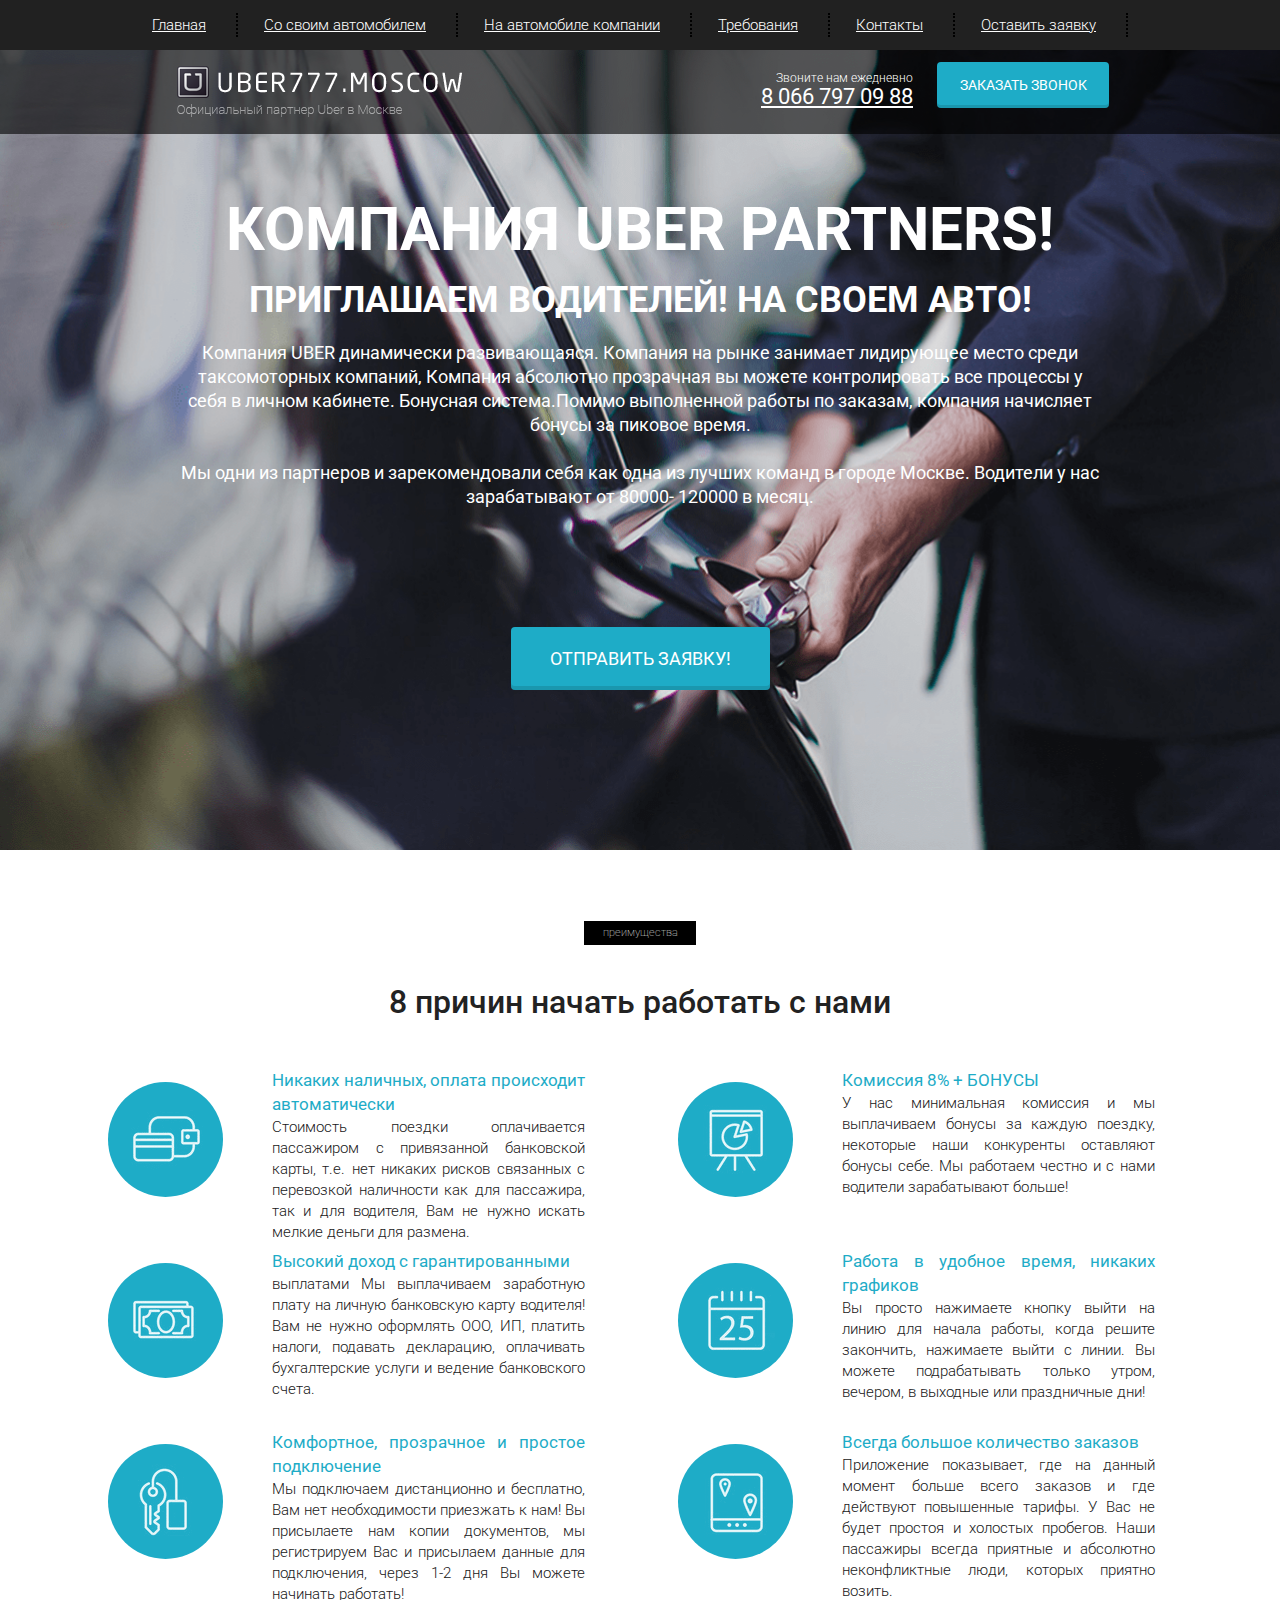
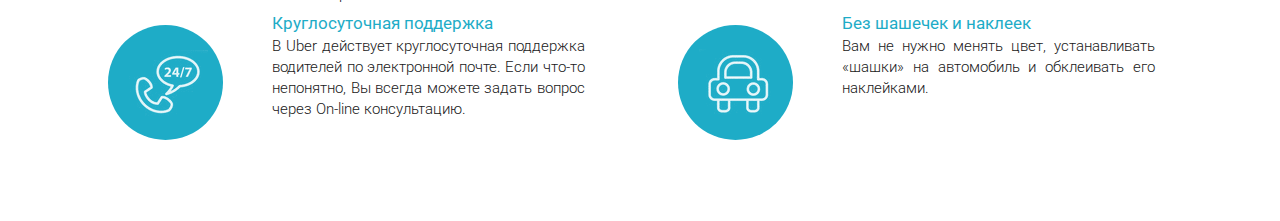
==== Uber/src/index.html @ 8eb47d5b "html_&_css_02(Uber)" ====
<!DOCTYPE html>
<html lang="en">
<head>
    <meta charset="UTF-8">
    <meta http-equiv="X-UA-Compatible" content="IE=edge">
    <meta name="viewport" content="width=device-width, initial-scale=1.0">
    <link rel="preconnect" href="https://fonts.googleapis.com">


    <link href="https://cdn.jsdelivr.net/npm/bootstrap@5.3.0-alpha1/dist/css/bootstrap.min.css" rel="stylesheet" integrity="sha384-GLhlTQ8iRABdZLl6O3oVMWSktQOp6b7In1Zl3/Jr59b6EGGoI1aFkw7cmDA6j6gD" crossorigin="anonymous">


<link rel="preconnect" href="https://fonts.gstatic.com" crossorigin>
<link href="https://fonts.googleapis.com/css2?family=Roboto:wght@100;300;400;700;900&display=swap" rel="stylesheet">
<link rel="stylesheet" href="css/bootstrap-reboot.min.css">
<link rel="stylesheet" href="css/bootstrap-grid.min.css">
<link rel="stylesheet" href="css/style.css">
    <title>Document</title>
</head>
<body>
    <header>
        <nav>
            <div class="container">
            
                <ul class="menu">
                   <li class="menu_item"><a href="#" class="menu_link">Главная</a></li>
                   <li class="menu_item"><a href="#" class="menu_link">Со своим автомобилем</a></li>
                   <li class="menu_item"><a href="#" class="menu_link">На автомобиле компании</a></li>
                   <li class="menu_item"><a href="#" class="menu_link">Требования</a></li>
                   <li class="menu_item"><a href="#" class="menu_link">Контакты</a></li>
                   <li class="menu_item"><a href="#" class="menu_link">Оставить заявку</a></li>
                </ul>
           
            </div>
        </nav>
        <div class="subheader">
            <div class="container">
                <div class="row">
                    <div class="col-md-4 offset-md-1">
                        <a href="#" class="subheader_logo"><img src="icons/logo.png" alt=""></a>
                    </div> 
                    <div class="col-md-2 offset-md-2">
                        <div class="subheader_call">Звоните нам ежедневно</div>
                        <a href="tel:80667970988" class="subheader_phone">8 066 797 09 88</a>
                    </div>
                    <div class="col-md-2">
                        <button class="subheader_btn">заказать звонок</button>
                    </div>
                </div>
                
            </div>
        </div>

        <section class="promo">
            <div class="container">
                <div class="row">
                    <div class="col-md-10 offset-md-1">
                        <h1 class="promo_header">КОМПАНИЯ UBER PARTNERS!</h1>
                        <h2 class="promo_subheader">ПРИГЛАШАЕМ ВОДИТЕЛЕЙ! НА СВОЕМ АВТО!</h2>
                        <div class="promo_descr">
                            Компания UBER  динамически развивающаяся. Компания на рынке занимает лидирующее место среди
                            таксомоторных компаний, Компания абсолютно прозрачная вы можете контролировать все процессы у себя в личном кабинете. Бонуcная система.Помимо выполненной работы по заказам, компания начисляет бонусы за
                            пиковое время.
                            <br><br>
                            Мы одни из партнеров и зарекомендовали себя как одна из лучших команд в городе Москве.  Водители у нас
                            зарабатывают от 80000- 120000 в месяц.
                        </div>
                        <button class="promo_btn">ОТПРАВИТЬ ЗАЯВКУ!</button>
                    </div>
                </div>
            </div>
        </section>
        
        <section class="advantages">
            <div class="container">
                
                <header>преимущества</header>

                <main>
                    <h2>8 причин начать работать с нами</h2>
                </main>
                <div class="row">
                    <div class="col-md-2">
                        <div class="adv_radius">
                            <img src="icons/adv/adv_0.png" alt="" class="adv">
                        </div>
                    </div>
                    <div class="col-md-4">
                        <div class="adv_descr"><span>Никаких наличных, оплата происходит
                            автоматически</span>
                            <br>
                            Стоимость поездки оплачивается пассажиром с привязанной банковской карты, т.е. нет никаких рисков связанных с перевозкой наличности как для пассажира, так и для водителя, Вам не нужно искать мелкие деньги для размена.
                        </div>
                    </div>

                    
                    <div class="col-md-2">
                        <div class="adv_radius">
                            <img src="icons/adv/adv_1.png" alt="" class="adv">
                        </div>
                    </div>
                    <div class="col-md-4">
                        <div class="adv_descr"><span>Комиссия 8% + БОНУСЫ</span>
                            <br>
                            У нас минимальная комиссия и мы выплачиваем бонусы за каждую поездку, некоторые наши конкуренты оставляют бонусы себе. Мы работаем честно и с нами водители зарабатывают больше!
                        </div>
                    </div>
                    
                    
                    <div class="col-md-2">
                        <div class="adv_radius">
                            <img src="icons/adv/adv_12.png" alt="" class="adv">
                        </div>
                    </div>
                    <div class="col-md-4">
                        <div class="adv_descr"><span>Высокий доход с гарантированными</span>
                            <br>
                            выплатами
                            Мы выплачиваем заработную плату на личную банковскую карту водителя! Вам не нужно оформлять ООО, ИП, платить налоги, подавать декларацию, оплачивать бухгалтерские услуги и ведение банковского счета.
                        </div>
                    </div>
                    <div class="col-md-2">
                        <div class="adv_radius">
                            <img src="icons/adv/adv_3.png" alt="" class="adv">
                        </div>
                    </div>
                    <div class="col-md-4">
                        <div class="adv_descr"><span>Работа в удобное время, никаких
                            графиков</span>
                            <br>
                            Вы просто нажимаете кнопку выйти на линию для начала работы, когда решите закончить, нажимаете выйти с линии. Вы можете подрабатывать только утром, вечером, в выходные или праздничные дни!
                        </div>
                    </div>
                    
                    <div class="col-md-2">
                        <div class="adv_radius">
                            <img src="icons/adv/adv_4.png" alt="" class="adv">
                        </div>
                    </div>
                    <div class="col-md-4">
                        <div class="adv_descr"><span>Комфортное, прозрачное и простое
                            подключение</span>
                            <br>
                            Мы подключаем дистанционно и бесплатно, Вам нет необходимости приезжать к нам! Вы присылаете нам копии документов, мы регистрируем Вас и присылаем данные для подключения, через 1-2 дня Вы можете начинать работать!
                        </div>
                    </div>
                    
                    <div class="col-md-2">
                        <div class="adv_radius">
                            <img src="icons/adv/adv_5.png" alt="" class="adv">
                        </div>
                    </div>
                    <div class="col-md-4">
                        <div class="adv_descr"><span>Всегда большое количество заказов</span>
                            <br>
                            Приложение показывает, где на данный момент больше всего заказов и где действуют повышенные тарифы. У Вас не будет простоя и холостых пробегов. Наши пассажиры всегда приятные и абсолютно неконфликтные люди, которых приятно возить.
                        </div>
                    </div>
                    
                    <div class="col-md-2">
                        <div class="adv_radius">
                            <img src="icons/adv/adv_6.png" alt="" class="adv">
                        </div>
                    </div>
                    <div class="col-md-4">
                        <div class="adv_descr"><span>Круглосуточная поддержка</span>
                            <br>
                            В Uber действует круглосуточная поддержка водителей по электронной почте. Если что-то непонятно, Вы всегда можете задать вопрос через On-line консультацию.
                        </div>
                    </div>
                   
                    <div class="col-md-2">
                        <div class="adv_radius">
                            <img src="icons/adv/adv_7.png" alt="" class="adv">
                        </div>
                    </div>
                    <div class="col-md-4">
                        <div class="adv_descr"><span>Без шашечек и наклеек</span>
                            <br>
                            Вам не нужно менять цвет, устанавливать «шашки» на автомобиль и обклеивать его наклейками.
                        </div>
                    
                    </div>

                </div>
            </div>
        </section>

    </header>
                  
    
    <script src="https://cdn.jsdelivr.net/npm/bootstrap@5.3.0-alpha1/dist/js/bootstrap.bundle.min.js" integrity="sha384-w76AqPfDkMBDXo30jS1Sgez6pr3x5MlQ1ZAGC+nuZB+EYdgRZgiwxhTBTkF7CXvN" crossorigin="anonymous"></script>
</body>
</html>
---- Uber/src/css/style.css ----
* {
    font-family: 'Roboto', sans-serif;
}

header {
    position: relative;
}
nav {
    height: 50px;
    background-color: #212121;

}

.menu {
    display: flex;
    justify-content: space-between;
    padding: 13px 70px;
    margin: 0;
    list-style-type: none;
}

.menu .menu_link {
    color: #ffffff;
    font-size: 15px;
    font-weight: 300;
}

.menu .menu_item {
    border-right: 2px dotted black;
    padding-right: 30px;
}

.subheader {
    position: absolute;
    width:100%;
    height: 84px;
    background-color: rgba(0, 0, 0, .6);
}

.subheader .subheader_logo {
    display: block;
    max-width: 100%;
    margin-top: 16px;
}

.subheader .subheader_call {
    margin-top: 19px;
    
    font-size: 12px;
  font-weight: 300;
  text-align: right;
  color: #fff;
}

.subheader .subheader_phone {
    
    color: #fff;
    display: block;
    font-size: 22px;
    font-weight: 400;
    text-transform: uppercase;
    text-align: right;
    line-height: 20px;
    
}

.subheader .subheader_btn {
    
    margin-top: 12px;
    width: 172px;
    height: 46px;
    box-shadow: inset 0px -3px 0 0 rgba(0, 0, 0, 0.12);
    border: none;
    border-radius: 4px;
    background-image: linear-gradient(to top, #1eacc7 100%, #4ce2ff 100%);
    color: #ffffff;
    font-size: 14px;
    font-weight: 400;
    text-transform: uppercase;

}

.promo {
    min-height: 800px;
    background: url('../img/bg/main.png') center center/cover no-repeat;
    padding: 150px 0 135px 0;
}

.promo .promo_header {
    color: #ffffff;
    font-weight: 700;
    text-transform: uppercase;
    font-size: 60px;
    line-height: 60px;
margin: 0;
text-align: center;
}

.promo .promo_subheader {
    color: #ffffff;
    font-weight: 700;
    text-transform: uppercase;
    font-size:36px;
    line-height: 36px;
 margin: 0;  
 margin-top: 22px; 
 text-align: center;
}

.promo .promo_descr {
    color: #ffffff;

    font-size:18px;
    line-height: 24px;
    text-align: center;
    margin-top: 23px;
 
}


.promo .promo_btn {
    display: block;
    margin: 118px auto 0 auto;
    width: 259px;
    height: 63px;
    box-shadow: inset 0px -4px 0  rgba(0, 0, 0, 0.12);
    border: none;
    border-radius: 4px;
    background-image: linear-gradient(to top, #1eacc7 100%, #4ce2ff 100%);


    color: #ffffff;
    font-size: 18px;
    font-weight: 400;
    text-transform: uppercase;
}

.advantages {
    min-height: 900px;
}

.advantages header {
    display: flex;
    align-items:center;
    justify-content: center;
        margin: 71px auto 0 ;
        margin-top: 71px;
        width: 112px;
      height: 24px;
      background-color: #000;
      font-size: 11px;
      font-weight: 100;
    
      
    
      text-align: center;
      color: #fff;
    }
    
    .advantages main {
        margin: 0 auto;
        margin-top: 38px;
        
     
      font-size: 38px;
      font-weight: 700;
     
      line-height: 1.26;
    
      text-align: center;
      color: #222;
    }

.advantages .col-md-2 {
    
    display: flex;
    align-items:center;
    justify-content: center;
    
    
}

.advantages .col-md-2, .advantages .col-md-4 {
    margin-top: 40px;
    height: 141px;
    
    
}

.advantages .adv_radius {
    
    display: flex;
    align-items: center;
    justify-content: center;
    
    margin: 0 auto;
    
    width: 115px;
    height: 115px;
    background-color: #1eacc7;
    border-radius: 100%;
}
.advantages .adv {
    
    align-items: center;
}

.advantages .adv_descr {
    min-width:341;
    margin-right: 43px;
  font-size: 15px;
  font-weight: 300;

  line-height: 1.4;
  letter-spacing: normal;
  text-align: justify;
  color: #202020;
}

.advantages .adv_descr span {
    font-size: 17px;
    font-weight: 400;
    color: #1eacc7;
}
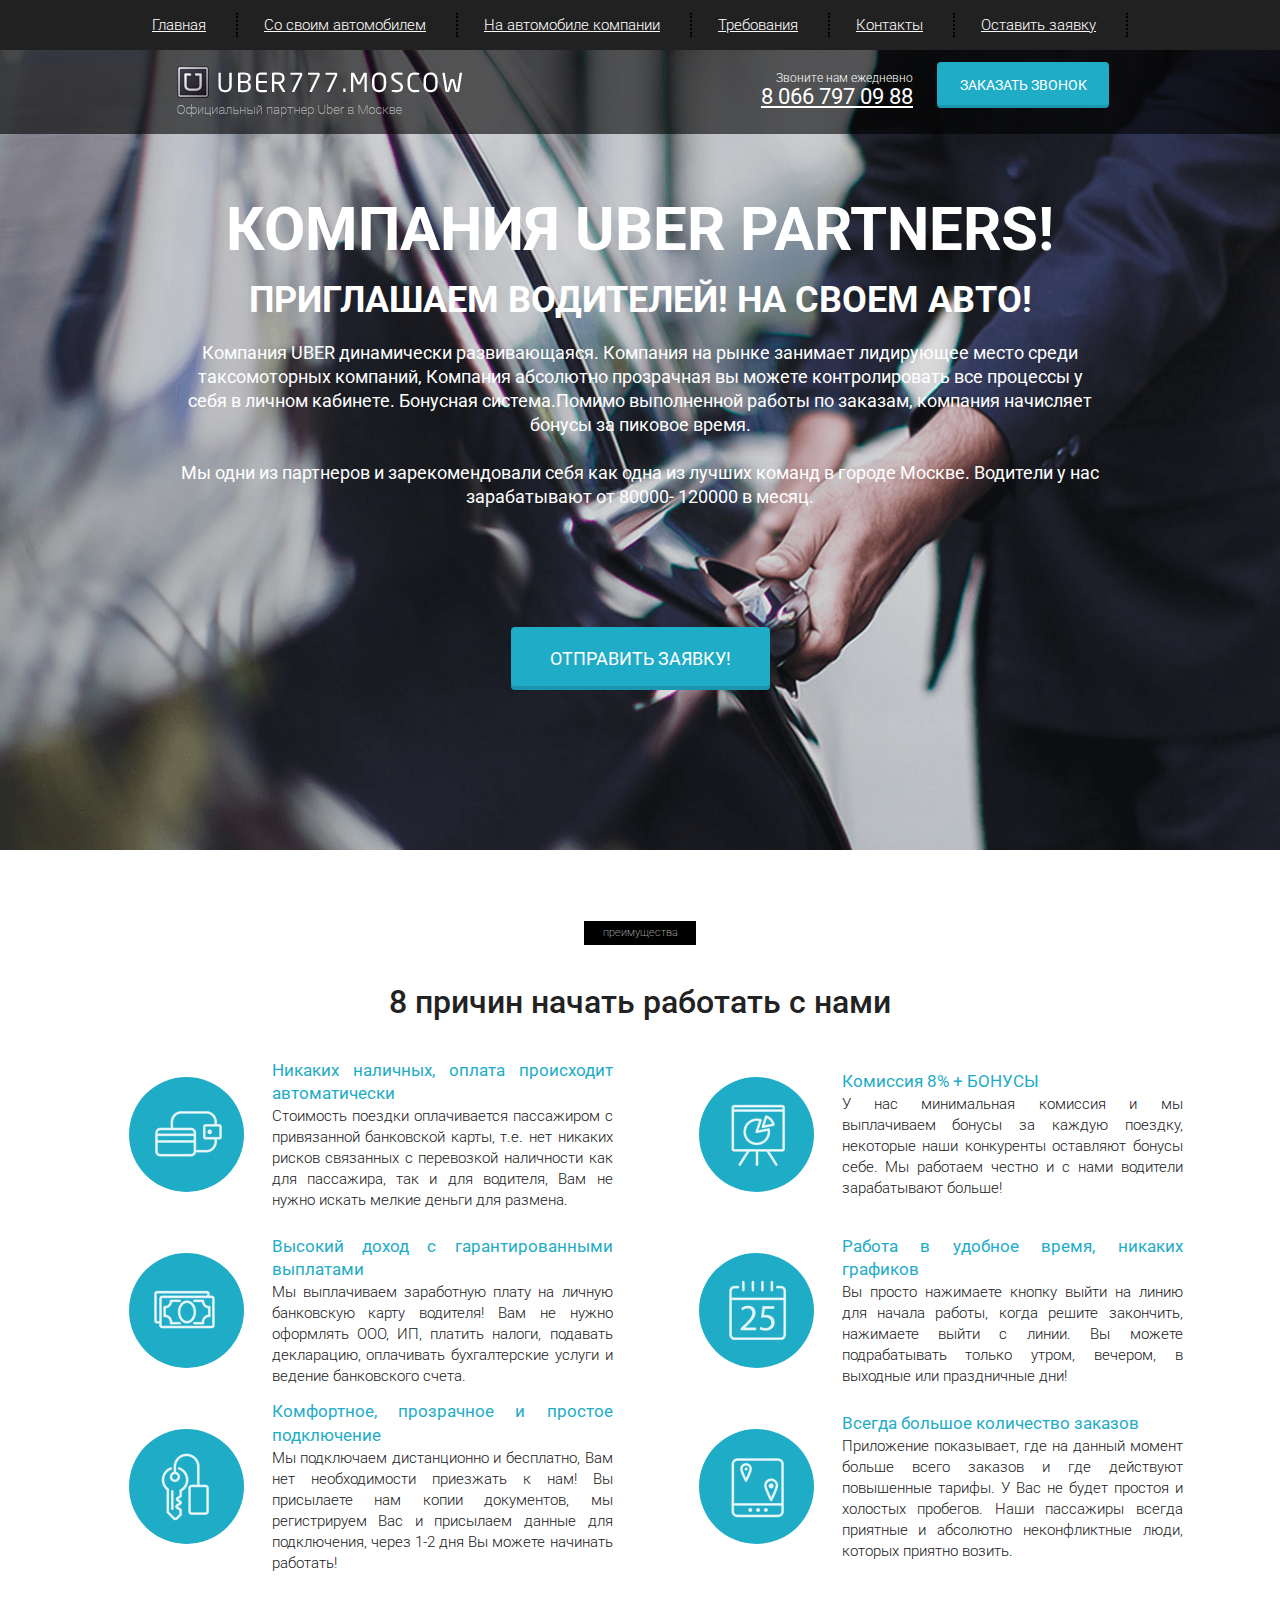
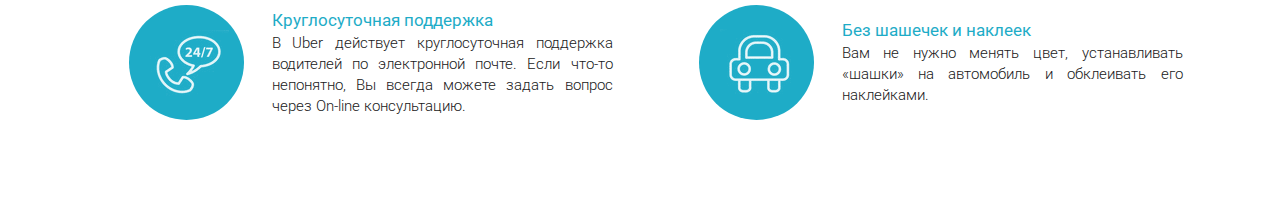
==== commit 8d557130: "html_&_css_02(Uber+afv--fixed)" ====
--- a/Uber/src/index.html
+++ b/Uber/src/index.html
@@ -80,12 +80,10 @@
                     <h2>8 причин начать работать с нами</h2>
                 </main>
                 <div class="row">
-                    <div class="col-md-2">
+                    <div class="col-md-6">
                         <div class="adv_radius">
                             <img src="icons/adv/adv_0.png" alt="" class="adv">
                         </div>
-                    </div>
-                    <div class="col-md-4">
                         <div class="adv_descr"><span>Никаких наличных, оплата происходит
                             автоматически</span>
                             <br>
@@ -94,12 +92,11 @@
                     </div>
 
                     
-                    <div class="col-md-2">
+                    <div class="col-md-6">
                         <div class="adv_radius">
                             <img src="icons/adv/adv_1.png" alt="" class="adv">
                         </div>
-                    </div>
-                    <div class="col-md-4">
+
                         <div class="adv_descr"><span>Комиссия 8% + БОНУСЫ</span>
                             <br>
                             У нас минимальная комиссия и мы выплачиваем бонусы за каждую поездку, некоторые наши конкуренты оставляют бонусы себе. Мы работаем честно и с нами водители зарабатывают больше!
@@ -107,24 +104,22 @@
                     </div>
                     
                     
-                    <div class="col-md-2">
+                    <div class="col-md-6">
                         <div class="adv_radius">
                             <img src="icons/adv/adv_12.png" alt="" class="adv">
                         </div>
-                    </div>
-                    <div class="col-md-4">
-                        <div class="adv_descr"><span>Высокий доход с гарантированными</span>
+
+                        <div class="adv_descr"><span>Высокий доход с гарантированными выплатами</span>
                             <br>
-                            выплатами
+                            
                             Мы выплачиваем заработную плату на личную банковскую карту водителя! Вам не нужно оформлять ООО, ИП, платить налоги, подавать декларацию, оплачивать бухгалтерские услуги и ведение банковского счета.
                         </div>
                     </div>
-                    <div class="col-md-2">
+                    <div class="col-md-6">
                         <div class="adv_radius">
                             <img src="icons/adv/adv_3.png" alt="" class="adv">
                         </div>
-                    </div>
-                    <div class="col-md-4">
+
                         <div class="adv_descr"><span>Работа в удобное время, никаких
                             графиков</span>
                             <br>
@@ -132,12 +127,11 @@
                         </div>
                     </div>
                     
-                    <div class="col-md-2">
+                    <div class="col-md-6">
                         <div class="adv_radius">
                             <img src="icons/adv/adv_4.png" alt="" class="adv">
                         </div>
-                    </div>
-                    <div class="col-md-4">
+
                         <div class="adv_descr"><span>Комфортное, прозрачное и простое
                             подключение</span>
                             <br>
@@ -145,36 +139,33 @@
                         </div>
                     </div>
                     
-                    <div class="col-md-2">
+                    <div class="col-md-6">
                         <div class="adv_radius">
                             <img src="icons/adv/adv_5.png" alt="" class="adv">
                         </div>
-                    </div>
-                    <div class="col-md-4">
+
                         <div class="adv_descr"><span>Всегда большое количество заказов</span>
                             <br>
                             Приложение показывает, где на данный момент больше всего заказов и где действуют повышенные тарифы. У Вас не будет простоя и холостых пробегов. Наши пассажиры всегда приятные и абсолютно неконфликтные люди, которых приятно возить.
                         </div>
                     </div>
                     
-                    <div class="col-md-2">
+                    <div class="col-md-6">
                         <div class="adv_radius">
                             <img src="icons/adv/adv_6.png" alt="" class="adv">
                         </div>
-                    </div>
-                    <div class="col-md-4">
+
                         <div class="adv_descr"><span>Круглосуточная поддержка</span>
                             <br>
                             В Uber действует круглосуточная поддержка водителей по электронной почте. Если что-то непонятно, Вы всегда можете задать вопрос через On-line консультацию.
                         </div>
                     </div>
                    
-                    <div class="col-md-2">
+                    <div class="col-md-6">
                         <div class="adv_radius">
                             <img src="icons/adv/adv_7.png" alt="" class="adv">
                         </div>
-                    </div>
-                    <div class="col-md-4">
+
                         <div class="adv_descr"><span>Без шашечек и наклеек</span>
                             <br>
                             Вам не нужно менять цвет, устанавливать «шашки» на автомобиль и обклеивать его наклейками.
--- a/Uber/src/css/style.css
+++ b/Uber/src/css/style.css
@@ -139,6 +139,16 @@
     min-height: 900px;
 }
 
+.advantages .row {
+    display: flex;
+    margin: 0 auto;
+    max-width: 1140px;
+    min-width: 1140px;
+    justify-content: center;
+    align-items:center;
+    
+}
+
 .advantages header {
     display: flex;
     align-items:center;
@@ -171,17 +181,19 @@
       color: #222;
     }
 
-.advantages .col-md-2 {
-    
-    display: flex;
+.advantages .col-md-6 {
+    
+    display: flex;
+    justify-content: center;
     align-items:center;
-    justify-content: center;
-    
-    
-}
-
-.advantages .col-md-2, .advantages .col-md-4 {
-    margin-top: 40px;
+    
+    
+    
+}
+
+.advantages .col-md-6 {
+    
+    margin-top: 35px;
     height: 141px;
     
     
@@ -193,21 +205,30 @@
     align-items: center;
     justify-content: center;
     
-    margin: 0 auto;
-    
+   
+    
+    margin-left: 35px;
     width: 115px;
     height: 115px;
     background-color: #1eacc7;
     border-radius: 100%;
 }
 .advantages .adv {
+    display: flex;
+    justify-content: center;
     
     align-items: center;
 }
 
 .advantages .adv_descr {
-    min-width:341;
-    margin-right: 43px;
+    margin: 0 auto;
+    
+    
+    
+    width:341px;
+  
+
+
   font-size: 15px;
   font-weight: 300;
 
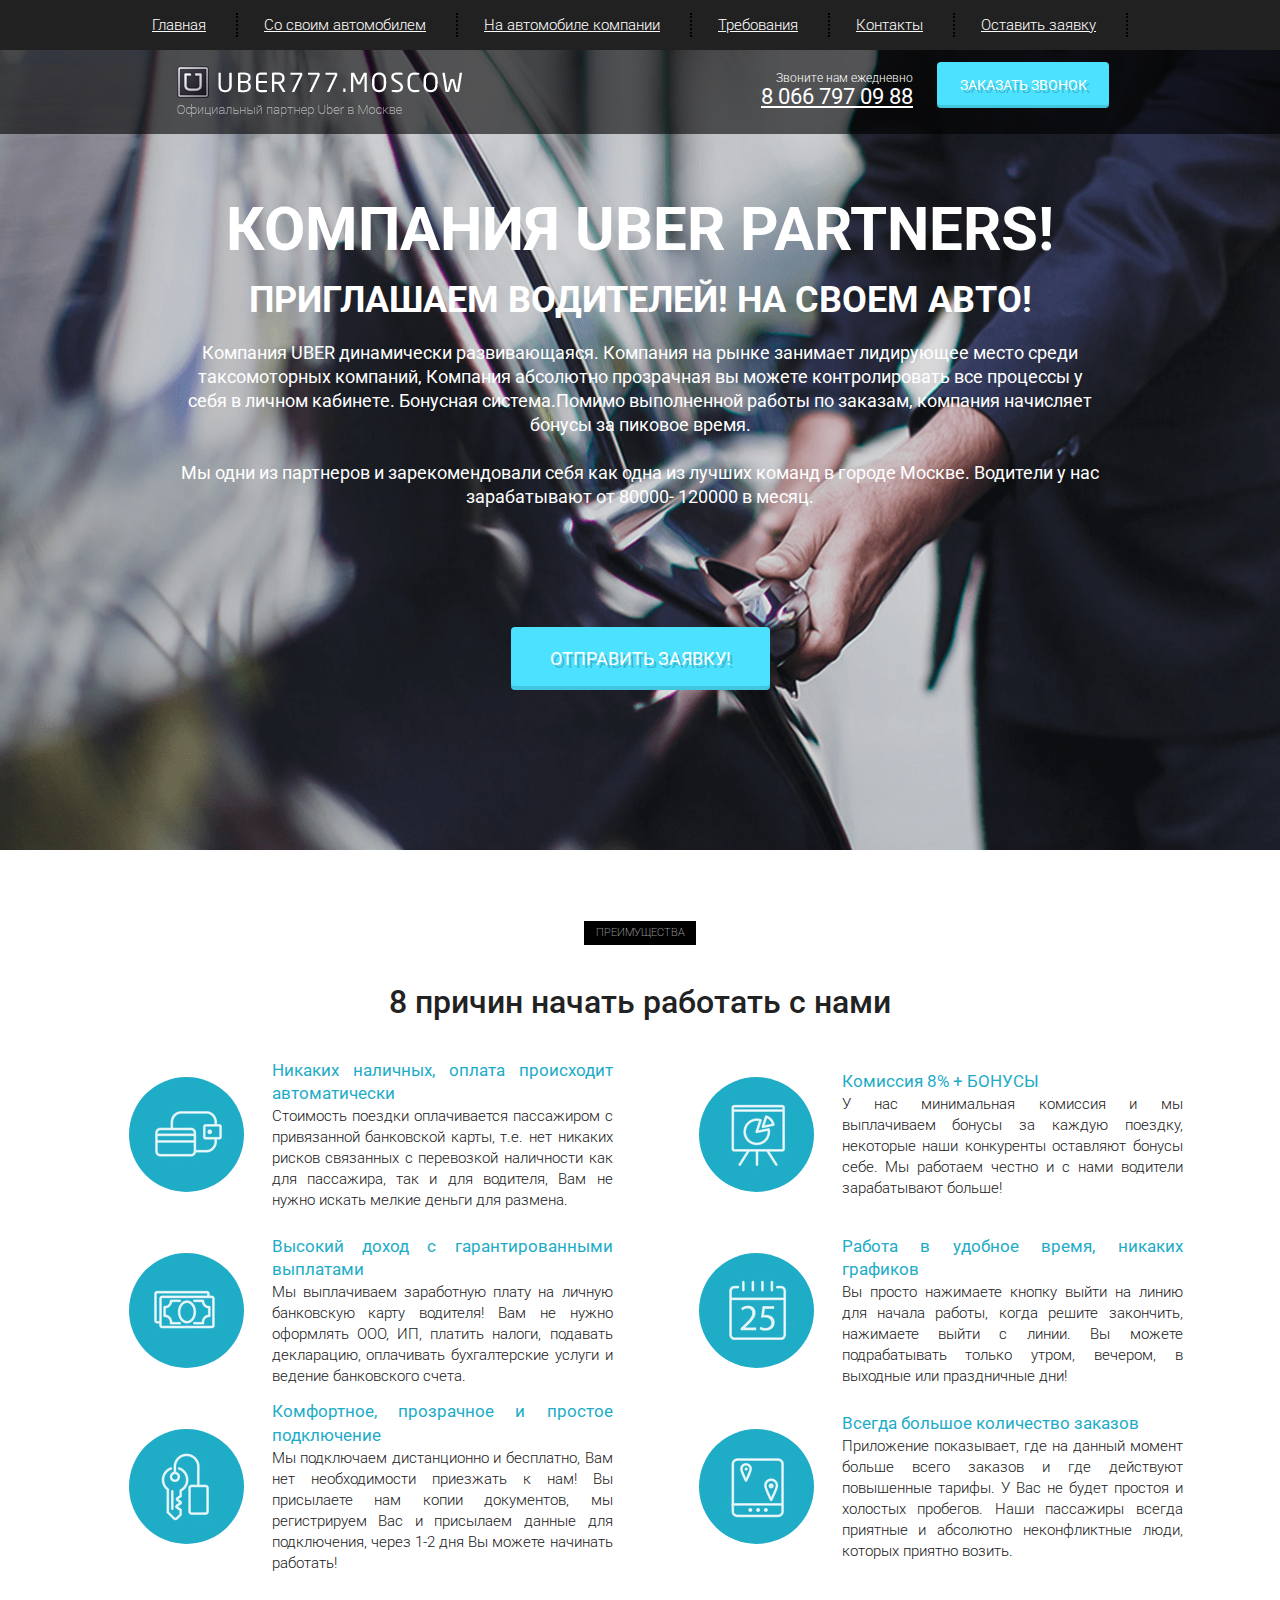
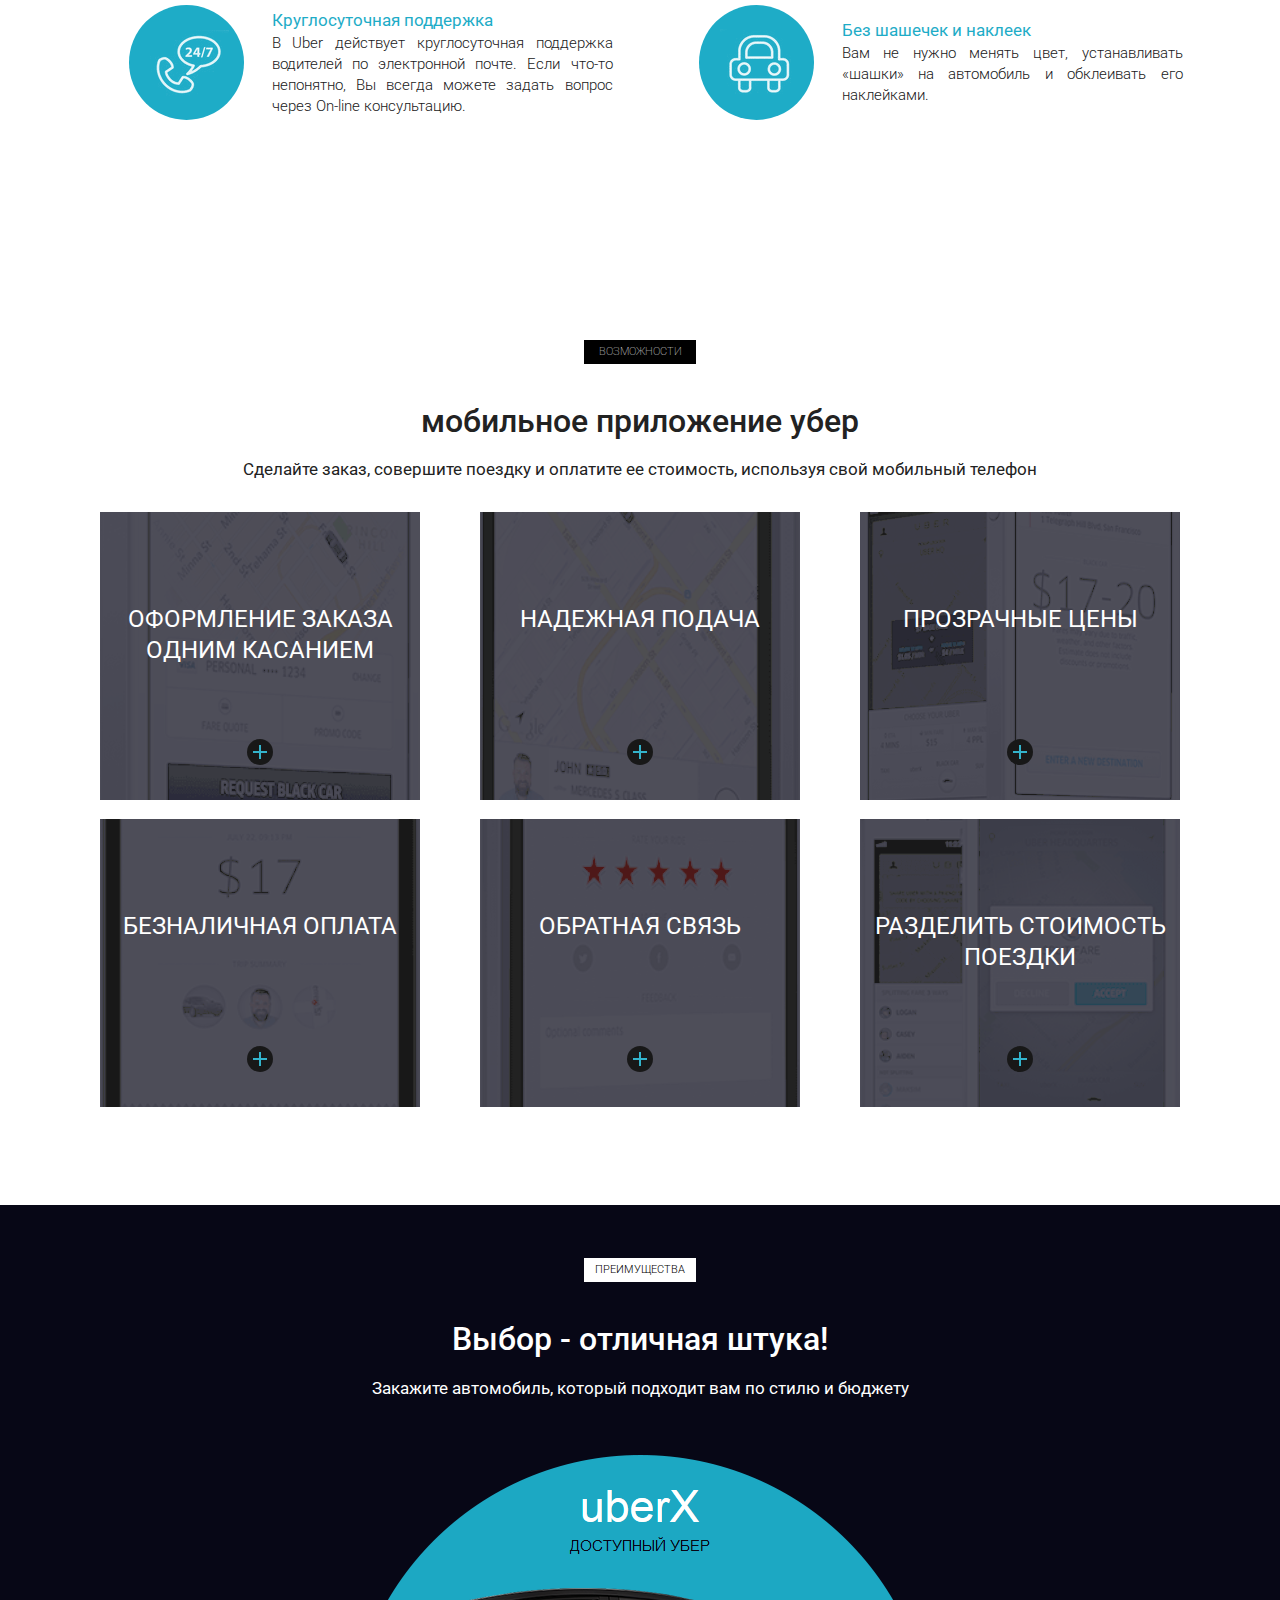
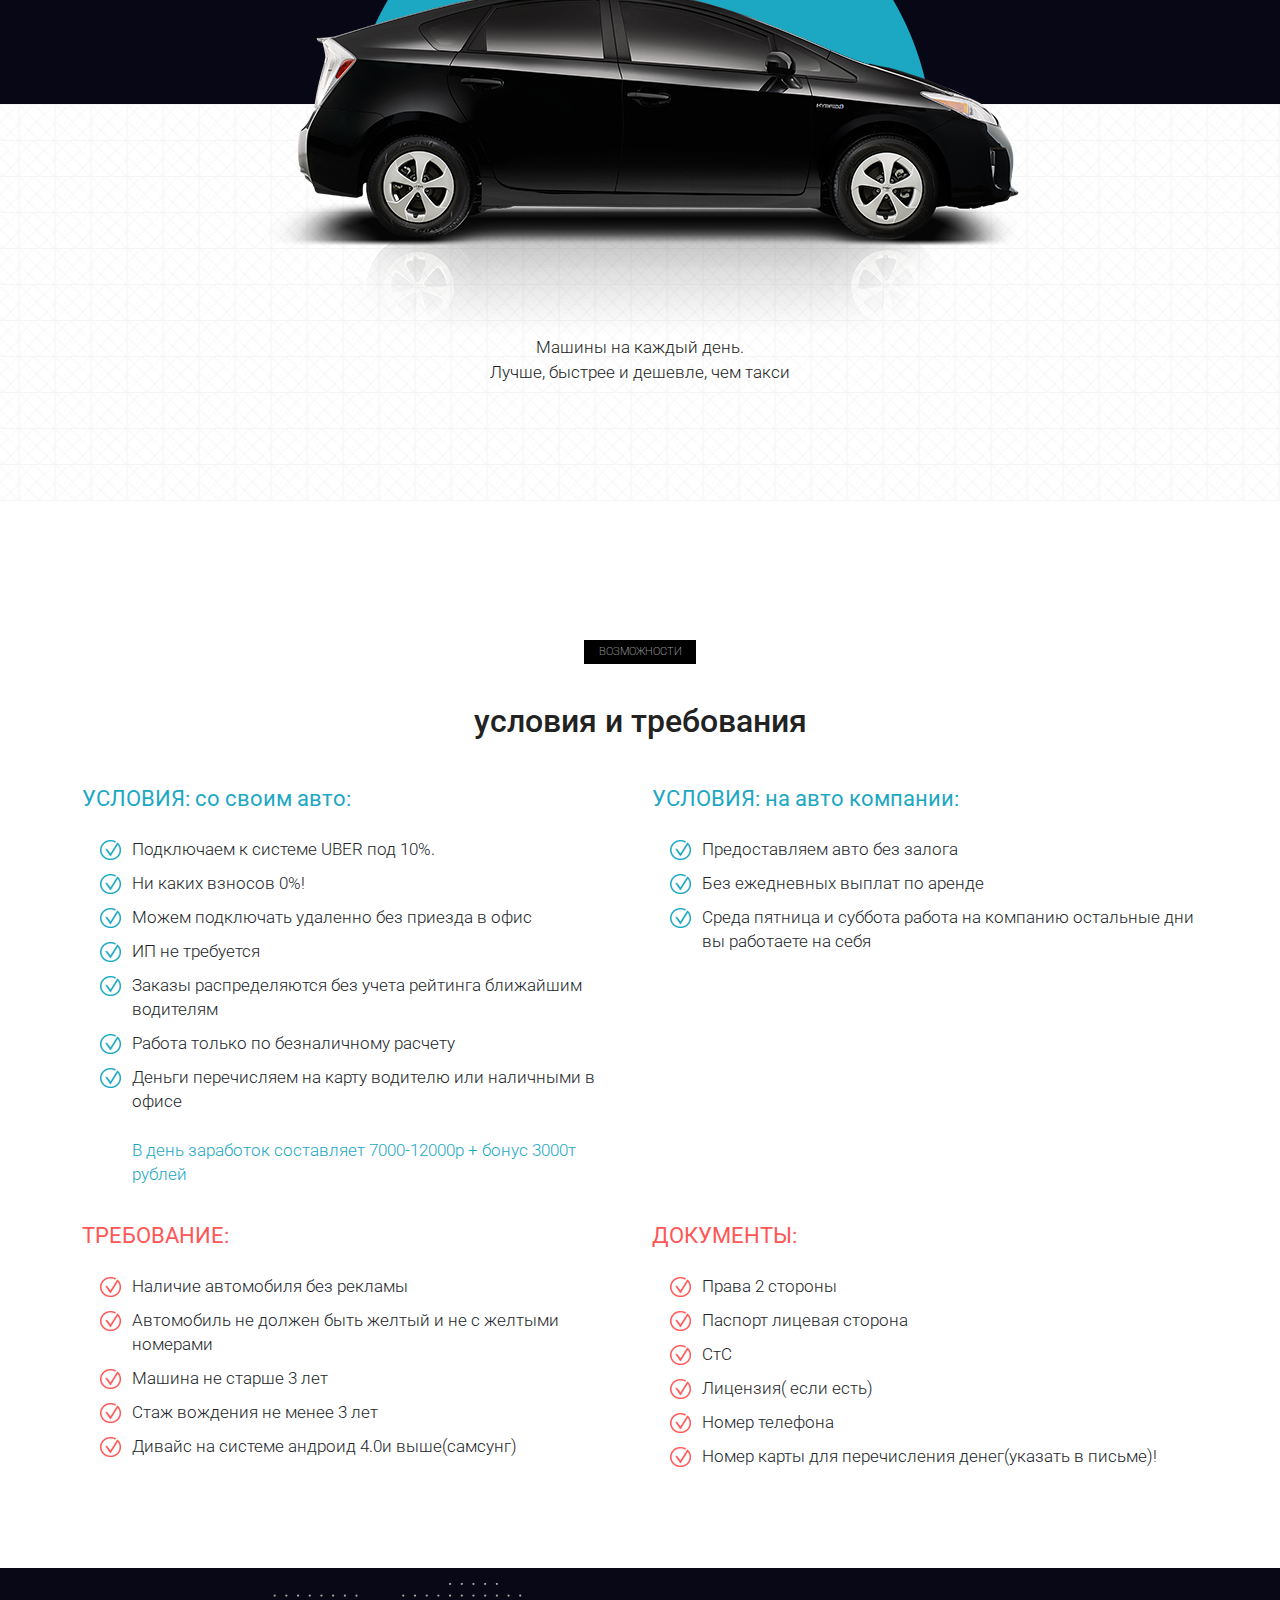
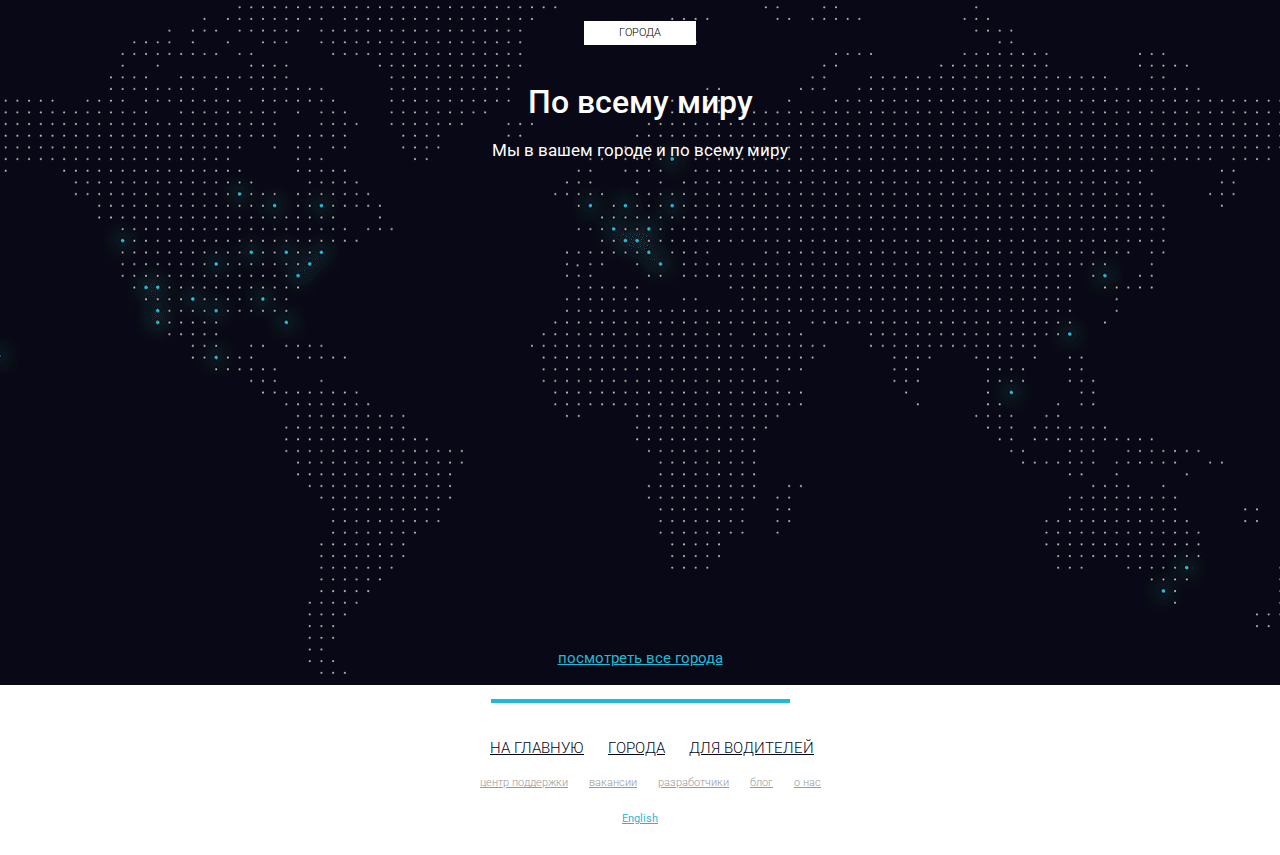
==== commit 51141055: "html_&_css_02(Uber+footer)" ====
--- a/Uber/src/index.html
+++ b/Uber/src/index.html
@@ -50,7 +50,7 @@
                 
             </div>
         </div>
-
+    </header>
         <section class="promo">
             <div class="container">
                 <div class="row">
@@ -74,11 +74,10 @@
         <section class="advantages">
             <div class="container">
                 
-                <header>преимущества</header>
-
-                <main>
-                    <h2>8 причин начать работать с нами</h2>
-                </main>
+                <div class="label">преимущества</div>
+                <div class="title"><h2>8 причин начать работать с нами</h2></div>
+
+                
                 <div class="row">
                     <div class="col-md-6">
                         <div class="adv_radius">
@@ -176,8 +175,175 @@
                 </div>
             </div>
         </section>
-
-    </header>
+        <section class="mobile">
+            <div class="container">
+                <div class="label">возможности</div>
+                <div class="title"><h2>мобильное приложение убер </h2></div>
+                <div class="subtitle">Сделайте заказ, совершите поездку и оплатите ее стоимость, используя свой мобильный телефон</div>
+            <div class="row">
+                <div class="col-md-4">
+                    <div class="mobile_item mobile_item_1">
+                        <div class="mobile_item_subtitle">оформление заказа одним касанием</div>
+                        <div class="mobile_item_subtitle_plus">
+                            
+                        </div>
+                    </div>
+                </div>
+                <div class="col-md-4">
+                    <div class="mobile_item mobile_item_2">
+                        <div class="mobile_item_subtitle">надежная подача</div>
+                        <div class="mobile_item_subtitle_plus">
+                            
+                        </div>
+                    </div>
+                </div>
+                <div class="col-md-4">
+                    <div class="mobile_item mobile_item_3">
+                        <div class="mobile_item_subtitle">прозрачные цены</div>
+                        <div class="mobile_item_subtitle_plus">
+                            
+                        </div>
+                    </div>
+                </div>
+                <div class="col-md-4">
+                    <div class="mobile_item mobile_item_4">
+                        <div class="mobile_item_subtitle">безналичная оплата</div>
+                        <div class="mobile_item_subtitle_plus">
+                            
+                        </div>
+                    </div>
+                </div>
+                <div class="col-md-4">
+                    <div class="mobile_item mobile_item_5">
+                        <div class="mobile_item_subtitle">обратная связь</div>
+                        <div class="mobile_item_subtitle_plus">
+                            
+                        </div>
+                    </div>
+                </div>
+                <div class="col-md-4">
+                    <div class="mobile_item mobile_item_6">
+                        <div class="mobile_item_subtitle">разделить
+                            стоимость поездки</div>
+                            <div class="mobile_item_subtitle_plus">
+                                
+                            </div>
+                    </div>
+                </div>
+            </div>
+            </div>
+        </section>
+
+        <section class="opportunity">
+            <div class="container">
+                <div class="white"></div>
+                    <div class="label_white">преимущества</div>
+                <div class="title"><h2>Выбор - отличная штука!</h2></div>
+                <div class="subtitle">Закажите автомобиль, который подходит вам по стилю и бюджету</div>
+                <img src="img/bg/opportunity/car.png" alt="" class="car">
+                <div class="img_descr">Машины на каждый день.
+                    <br>
+                    Лучше, быстрее и дешевле, чем такси</div>
+            </div>
+        </section>
+
+        <section class="require">
+            <div class="container">
+                <div class="label">возможности</div>
+                <div class="title"><h2>условия и требования </h2></div>
+            <div class="row">
+                <div class="col-md-6">
+                    <div class="require_block">
+                        <div class="require_title">
+                            УСЛОВИЯ: со своим авто:
+                        </div>
+                        <ul class="require_list">
+                            <li>Подключаем к системе UBER  под 10%.</li>
+                            <li>Ни каких взносов  0%!</li>
+                            <li>Можем подключать удаленно без приезда в офис</li>
+                            <li>ИП не требуется</li>
+                            <li>Заказы распределяются без учета рейтинга ближайшим водителям</li>
+                            <li>Работа только по безналичному расчету</li>
+                            <li>Деньги перечисляем на карту водителю или наличными в офисе</li>
+                            <div class="require_descr">
+                                В день заработок составляет 7000-12000р + бонус 3000т рублей
+                            </div>
+                        </ul>
+                    </div>
+                </div>
+                <div class="col-md-6">
+                    <div class="require_block">
+                        <div class="require_title">
+                            УСЛОВИЯ: на авто компании:
+                        </div>
+                        <ul class="require_list">
+                            <li>Предоставляем авто без залога</li>
+                            <li>Без ежедневных выплат по аренде</li>
+                            <li>Среда пятница и суббота работа на компанию остальные дни вы работаете на себя</li>
+                        </ul>
+                    </div>
+                </div>
+                <div class="col-md-6">
+                    <div class="require_block_nmb warning">
+                        <div class="require_title">
+                            ТРЕБОВАНИЕ:
+                        </div>
+                        <ul class="require_list">
+                            <li>Наличие автомобиля без рекламы</li>
+                            <li>Автомобиль не должен быть желтый и не с желтыми номерами</li>
+                            <li>Машина не старше 3 лет</li>
+                            <li>Стаж вождения не менее 3 лет</li>
+                            <li>Дивайс на системе андроид 4.0и выше(самсунг)</li>
+                        </ul>
+                    </div>
+                </div>
+                <div class="col-md-6">
+                    <div class="require_block_nmb warning">
+                        <div class="require_title">
+                            ДОКУМЕНТЫ:
+                        </div>
+                        <ul class="require_list">
+                            <li>Права 2 стороны</li>
+                            <li>Паспорт лицевая сторона</li>
+                            <li>СтС</li>
+                            <li>Лицензия( если есть)</li>
+                            <li>Номер телефона</li>
+                            <li>Номер карты для перечисления денег(указать в письме)!</li>
+                        </ul>
+                    </div>
+                </div>
+                </div>
+            </div>
+            </div>
+            
+        </section>
+        <section class="cities">
+            <div class="container">
+                <div class="white"></div>
+                <div class="label_white">города</div>
+                <div class="title"><h2>По всему миру</h2></div>
+                <div class="subtitle">Мы в вашем городе и по всему миру</div>
+                <a href="#" class="cities_link">посмотреть все города</a>
+            </div>
+        </section>
+        <footer>
+            <div class="container">
+                <div class="divider"></div>
+                <div class="map">
+                    <a href="#" class="map_link">на главную</a>
+                    <a href="#" class="map_link">города</a>
+                    <a href="#" class="map_link">для водителей</a>
+                </div>
+                <div class="map_sub">
+                    <a href="#" class="map_link_sub">центр поддержки</a>
+                    <a href="#" class="map_link_sub">вакансии</a>
+                    <a href="#" class="map_link_sub">разработчики</a>
+                    <a href="#" class="map_link_sub">блог</a>
+                    <a href="#" class="map_link_sub">о нас</a>
+                </div>
+                <div class="map_language"><a href="#" class="map_language_sub">English</a></div>
+            </div>
+        </footer>
                   
     
     <script src="https://cdn.jsdelivr.net/npm/bootstrap@5.3.0-alpha1/dist/js/bootstrap.bundle.min.js" integrity="sha384-w76AqPfDkMBDXo30jS1Sgez6pr3x5MlQ1ZAGC+nuZB+EYdgRZgiwxhTBTkF7CXvN" crossorigin="anonymous"></script>
--- a/Uber/src/css/style.css
+++ b/Uber/src/css/style.css
@@ -1,249 +1 @@
-* {
-    font-family: 'Roboto', sans-serif;
-}
-
-header {
-    position: relative;
-}
-nav {
-    height: 50px;
-    background-color: #212121;
-
-}
-
-.menu {
-    display: flex;
-    justify-content: space-between;
-    padding: 13px 70px;
-    margin: 0;
-    list-style-type: none;
-}
-
-.menu .menu_link {
-    color: #ffffff;
-    font-size: 15px;
-    font-weight: 300;
-}
-
-.menu .menu_item {
-    border-right: 2px dotted black;
-    padding-right: 30px;
-}
-
-.subheader {
-    position: absolute;
-    width:100%;
-    height: 84px;
-    background-color: rgba(0, 0, 0, .6);
-}
-
-.subheader .subheader_logo {
-    display: block;
-    max-width: 100%;
-    margin-top: 16px;
-}
-
-.subheader .subheader_call {
-    margin-top: 19px;
-    
-    font-size: 12px;
-  font-weight: 300;
-  text-align: right;
-  color: #fff;
-}
-
-.subheader .subheader_phone {
-    
-    color: #fff;
-    display: block;
-    font-size: 22px;
-    font-weight: 400;
-    text-transform: uppercase;
-    text-align: right;
-    line-height: 20px;
-    
-}
-
-.subheader .subheader_btn {
-    
-    margin-top: 12px;
-    width: 172px;
-    height: 46px;
-    box-shadow: inset 0px -3px 0 0 rgba(0, 0, 0, 0.12);
-    border: none;
-    border-radius: 4px;
-    background-image: linear-gradient(to top, #1eacc7 100%, #4ce2ff 100%);
-    color: #ffffff;
-    font-size: 14px;
-    font-weight: 400;
-    text-transform: uppercase;
-
-}
-
-.promo {
-    min-height: 800px;
-    background: url('../img/bg/main.png') center center/cover no-repeat;
-    padding: 150px 0 135px 0;
-}
-
-.promo .promo_header {
-    color: #ffffff;
-    font-weight: 700;
-    text-transform: uppercase;
-    font-size: 60px;
-    line-height: 60px;
-margin: 0;
-text-align: center;
-}
-
-.promo .promo_subheader {
-    color: #ffffff;
-    font-weight: 700;
-    text-transform: uppercase;
-    font-size:36px;
-    line-height: 36px;
- margin: 0;  
- margin-top: 22px; 
- text-align: center;
-}
-
-.promo .promo_descr {
-    color: #ffffff;
-
-    font-size:18px;
-    line-height: 24px;
-    text-align: center;
-    margin-top: 23px;
- 
-}
-
-
-.promo .promo_btn {
-    display: block;
-    margin: 118px auto 0 auto;
-    width: 259px;
-    height: 63px;
-    box-shadow: inset 0px -4px 0  rgba(0, 0, 0, 0.12);
-    border: none;
-    border-radius: 4px;
-    background-image: linear-gradient(to top, #1eacc7 100%, #4ce2ff 100%);
-
-
-    color: #ffffff;
-    font-size: 18px;
-    font-weight: 400;
-    text-transform: uppercase;
-}
-
-.advantages {
-    min-height: 900px;
-}
-
-.advantages .row {
-    display: flex;
-    margin: 0 auto;
-    max-width: 1140px;
-    min-width: 1140px;
-    justify-content: center;
-    align-items:center;
-    
-}
-
-.advantages header {
-    display: flex;
-    align-items:center;
-    justify-content: center;
-        margin: 71px auto 0 ;
-        margin-top: 71px;
-        width: 112px;
-      height: 24px;
-      background-color: #000;
-      font-size: 11px;
-      font-weight: 100;
-    
-      
-    
-      text-align: center;
-      color: #fff;
-    }
-    
-    .advantages main {
-        margin: 0 auto;
-        margin-top: 38px;
-        
-     
-      font-size: 38px;
-      font-weight: 700;
-     
-      line-height: 1.26;
-    
-      text-align: center;
-      color: #222;
-    }
-
-.advantages .col-md-6 {
-    
-    display: flex;
-    justify-content: center;
-    align-items:center;
-    
-    
-    
-}
-
-.advantages .col-md-6 {
-    
-    margin-top: 35px;
-    height: 141px;
-    
-    
-}
-
-.advantages .adv_radius {
-    
-    display: flex;
-    align-items: center;
-    justify-content: center;
-    
-   
-    
-    margin-left: 35px;
-    width: 115px;
-    height: 115px;
-    background-color: #1eacc7;
-    border-radius: 100%;
-}
-.advantages .adv {
-    display: flex;
-    justify-content: center;
-    
-    align-items: center;
-}
-
-.advantages .adv_descr {
-    margin: 0 auto;
-    
-    
-    
-    width:341px;
-  
-
-
-  font-size: 15px;
-  font-weight: 300;
-
-  line-height: 1.4;
-  letter-spacing: normal;
-  text-align: justify;
-  color: #202020;
-}
-
-.advantages .adv_descr span {
-    font-size: 17px;
-    font-weight: 400;
-    color: #1eacc7;
-}
-
-
-
-
+*{font-family:"Roboto",sans-serif}header{position:relative}nav{height:50px;background-color:#212121}.menu{display:flex;justify-content:space-between;padding:13px 70px;margin:0;list-style-type:none}.menu .menu_link{color:#fff;font-size:15px;font-weight:300}.menu .menu_item{border-right:2px dotted #000;padding-right:30px}.subheader{position:absolute;width:100%;height:84px;background-color:rgba(0,0,0,.6)}.subheader .subheader_logo{display:block;max-width:100%;margin-top:16px}.subheader .subheader_call{margin-top:19px;font-size:12px;font-weight:300;text-align:right;color:#fff}.subheader .subheader_phone{color:#fff;display:block;font-size:22px;font-weight:400;text-transform:uppercase;text-align:right;line-height:20px}.subheader .subheader_btn{margin-top:12px;width:172px;height:46px;box-shadow:inset 0px -3px 0 0 rgba(0,0,0,.12);border:none;border-radius:4px;background-image:linear-gradient(to top, #4ce2ff 100%, #1eacc7 100%);text-shadow:3px 3px 0 rgba(0,0,0,.21);color:#fff;font-size:14px;font-weight:400;text-transform:uppercase}.subheader .subheader_btn:hover{background-image:none;background-color:#1eacc7}.promo{min-height:800px;background:url("../img/bg/main.png") center center/cover no-repeat;padding:150px 0 135px 0}.promo_header{color:#fff;font-weight:700;text-transform:uppercase;font-size:60px;line-height:60px;margin:0;text-align:center}.promo_subheader{color:#fff;font-weight:700;text-transform:uppercase;font-size:36px;line-height:36px;margin:0;margin-top:22px;text-align:center}.promo_descr{color:#fff;font-size:18px;line-height:24px;text-align:center;margin-top:23px}.promo_btn{display:block;margin:118px auto 0 auto;width:259px;height:63px;box-shadow:inset 0px -4px 0 rgba(0,0,0,.12);border:none;border-radius:4px;background-image:linear-gradient(to top, #4ce2ff 100%, #1eacc7 100%);text-shadow:3px 3px 0 rgba(0,0,0,.21);color:#fff;font-size:18px;font-weight:400;text-transform:uppercase}.promo_btn:hover{background-image:none;background-color:#1eacc7}.label{display:flex;align-items:center;justify-content:center;margin:71px auto 0;margin-top:71px;width:112px;height:24px;background-color:#000;font-size:11px;font-weight:100;text-align:center;text-transform:uppercase;color:#fff}.title{margin:0 auto;margin-top:38px;font-size:38px;font-weight:700;line-height:1.26;text-align:center;color:#222}.subtitle{text-align:center;color:#222;margin-top:19px;font-size:17px;font-weight:400;line-height:21px}.advantages{min-height:900px}.advantages .row{display:flex;margin:0 auto;max-width:1140px;min-width:1140px;justify-content:center;align-items:center}.advantages .col-md-6{display:flex;justify-content:center;align-items:center;margin-top:35px;height:141px}.advantages .adv_radius{display:flex;align-items:center;justify-content:center;margin-left:35px;width:115px;height:115px;background-color:#1eacc7;border-radius:100%}.advantages .adv{display:flex;justify-content:center;align-items:center}.advantages .adv_descr{margin:0 auto;width:341px;font-size:15px;font-weight:300;line-height:1.4;letter-spacing:normal;text-align:justify;color:#202020}.advantages .adv_descr span{font-size:17px;font-weight:400;color:#1eacc7}.mobile{min-height:864px;padding:48px 0 79px 0;background:url("../img/bg/mobile.png") center center/cover no-repeat}.mobile .row{margin-top:32px}.mobile_item{position:relative;width:320px;height:288px;opacity:.9;margin:0 auto;margin-bottom:19px;padding-top:92px}.mobile_item_1{background-blend-mode:darken;background-image:url("../img/bg/mobile/mobile-1.png"),url("../img/bg/mobile/mobile_background.png");background-repeat:no-repeat,no-repeat;background-position:center center,center center;background-size:cover,cover}.mobile_item_2{background-blend-mode:darken;background-image:url("../img/bg/mobile/mobile-2.png"),url("../img/bg/mobile/mobile_background.png");background-repeat:no-repeat,no-repeat;background-position:center center,center center;background-size:cover,cover}.mobile_item_3{background-blend-mode:darken;background-image:url("../img/bg/mobile/mobile-3.png"),url("../img/bg/mobile/mobile_background.png");background-repeat:no-repeat,no-repeat;background-position:center center,center center;background-size:cover,cover}.mobile_item_4{background-blend-mode:darken;background-image:url("../img/bg/mobile/mobile-4.png"),url("../img/bg/mobile/mobile_background.png");background-repeat:no-repeat,no-repeat;background-position:center center,center center;background-size:cover,cover}.mobile_item_5{background-blend-mode:darken;background-image:url("../img/bg/mobile/mobile-5.png"),url("../img/bg/mobile/mobile_background.png");background-repeat:no-repeat,no-repeat;background-position:center center,center center;background-size:cover,cover}.mobile_item_6{background-blend-mode:darken;background-image:url("../img/bg/mobile/mobile-6.png"),url("../img/bg/mobile/mobile_background.png");background-repeat:no-repeat,no-repeat;background-position:center center,center center;background-size:cover,cover}.mobile_item_subtitle{color:#fff;font-size:24px;font-weight:400;line-height:31px;text-transform:uppercase;text-align:center}.mobile_item_subtitle_plus{display:flex;justify-content:center;align-items:center;position:absolute;bottom:35px;width:26px;height:26px;background-color:#000;margin:0 auto;border-radius:100%;left:50%;transform:translateX(-50%);cursor:pointer}.mobile_item_subtitle_plus:before{content:"";display:block;width:14px;height:2px;background-color:#1eacc7;transition:0,3}.mobile_item_subtitle_plus:after{content:"";position:absolute;left:50%;transform:translateX(-50%);display:block;height:14px;width:2px;background-color:#1eacc7;transition:.3s all}.mobile_item_subtitle_plus:hover::before,.mobile_item_subtitle_plus:hover::after{background-color:#ff5656}.opportunity{min-height:896px;background:url(../img/bg/opportunity/opp_background-1.png),url(../img/bg/opportunity/opp_background-2.png);background-position:top,bottom;background-repeat:no-repeat,no-repeat}.opportunity .title{font-size:38px;font-weight:700;text-align:center;color:#fff}.opportunity .subtitle{font-size:17px;font-weight:400;text-align:center;color:#fff}.opportunity .car{display:block;margin:56px auto 0}.opportunity .img_descr{font-size:17px;font-weight:300;text-align:center;color:#222}.white{padding-top:53px}.label_white{display:flex;align-items:center;justify-content:center;width:112px;height:24px;font-size:11px;font-weight:300;text-align:center;text-transform:uppercase;margin:0 auto;color:#000;background-color:#fff}.require{padding:68px 0 84px 0}.require_block{margin:33px 0}.require_block_nmb{margin-bottom:0px}.require_title{color:#1ca8c3;font-size:22px;font-weight:400}.require_list{list-style-type:none;padding-left:50px;margin-top:22px}.require_list li{position:relative;font-size:17px;font-weight:300;line-height:24px;margin-bottom:10px}.require_list li::before{content:"";display:block;position:absolute;left:-32px;top:3px;width:21px;height:20px;background:url("../icons/required/list.png") center center/cover no-repeat}.require_descr{margin-top:25px;font-size:17px;font-weight:300;line-height:24px;color:#1ca8c3}.require .warning .require_title{color:#ff5656}.require .warning .require_list li::before{background:url("../icons/required/list_red.png") center center/cover no-repeat}.cities{background-blend-mode:lighten;height:717px;background:url(../img/bg/cities.png),url(../img/bg/cities_map.png);background-position:left,center;background-repeat:repeat,no-repeat}.cities .title{font-size:38px;font-weight:700;text-align:center;color:#fff;font-size:38px;font-weight:bold;font-stretch:normal;font-style:normal;line-height:1.26;letter-spacing:normal;text-align:center;color:#fff}.cities .subtitle{font-size:17px;font-weight:400;text-align:center;color:#fff}.cities_link{display:flex;align-items:center;justify-content:center;padding-top:486px;padding-bottom:49px;-o-object-fit:contain;object-fit:contain;font-size:15px;font-weight:400;color:#1fbad6}footer{height:156px}footer .divider{width:299px;height:4px;margin:14px auto 0;background-color:#1fbad6}footer .map{margin:0 auto;display:flex;align-items:center;justify-content:center}footer .map_link{font-size:15px;font-weight:300;color:#070716;margin-top:34px;margin-left:24px;text-transform:uppercase}footer .map_link_sub{margin-top:16px;margin-left:21px;font-size:11px;font-weight:300;color:#999}footer .map_sub{margin:0 auto;display:flex;align-items:center;justify-content:center}footer .map_language{margin:0 auto;display:flex;align-items:center;justify-content:center}footer .map_language_sub{margin-top:19px;font-size:11px;font-weight:400;text-align:center;color:#1fbad6}/*# sourceMappingURL=style.css.map */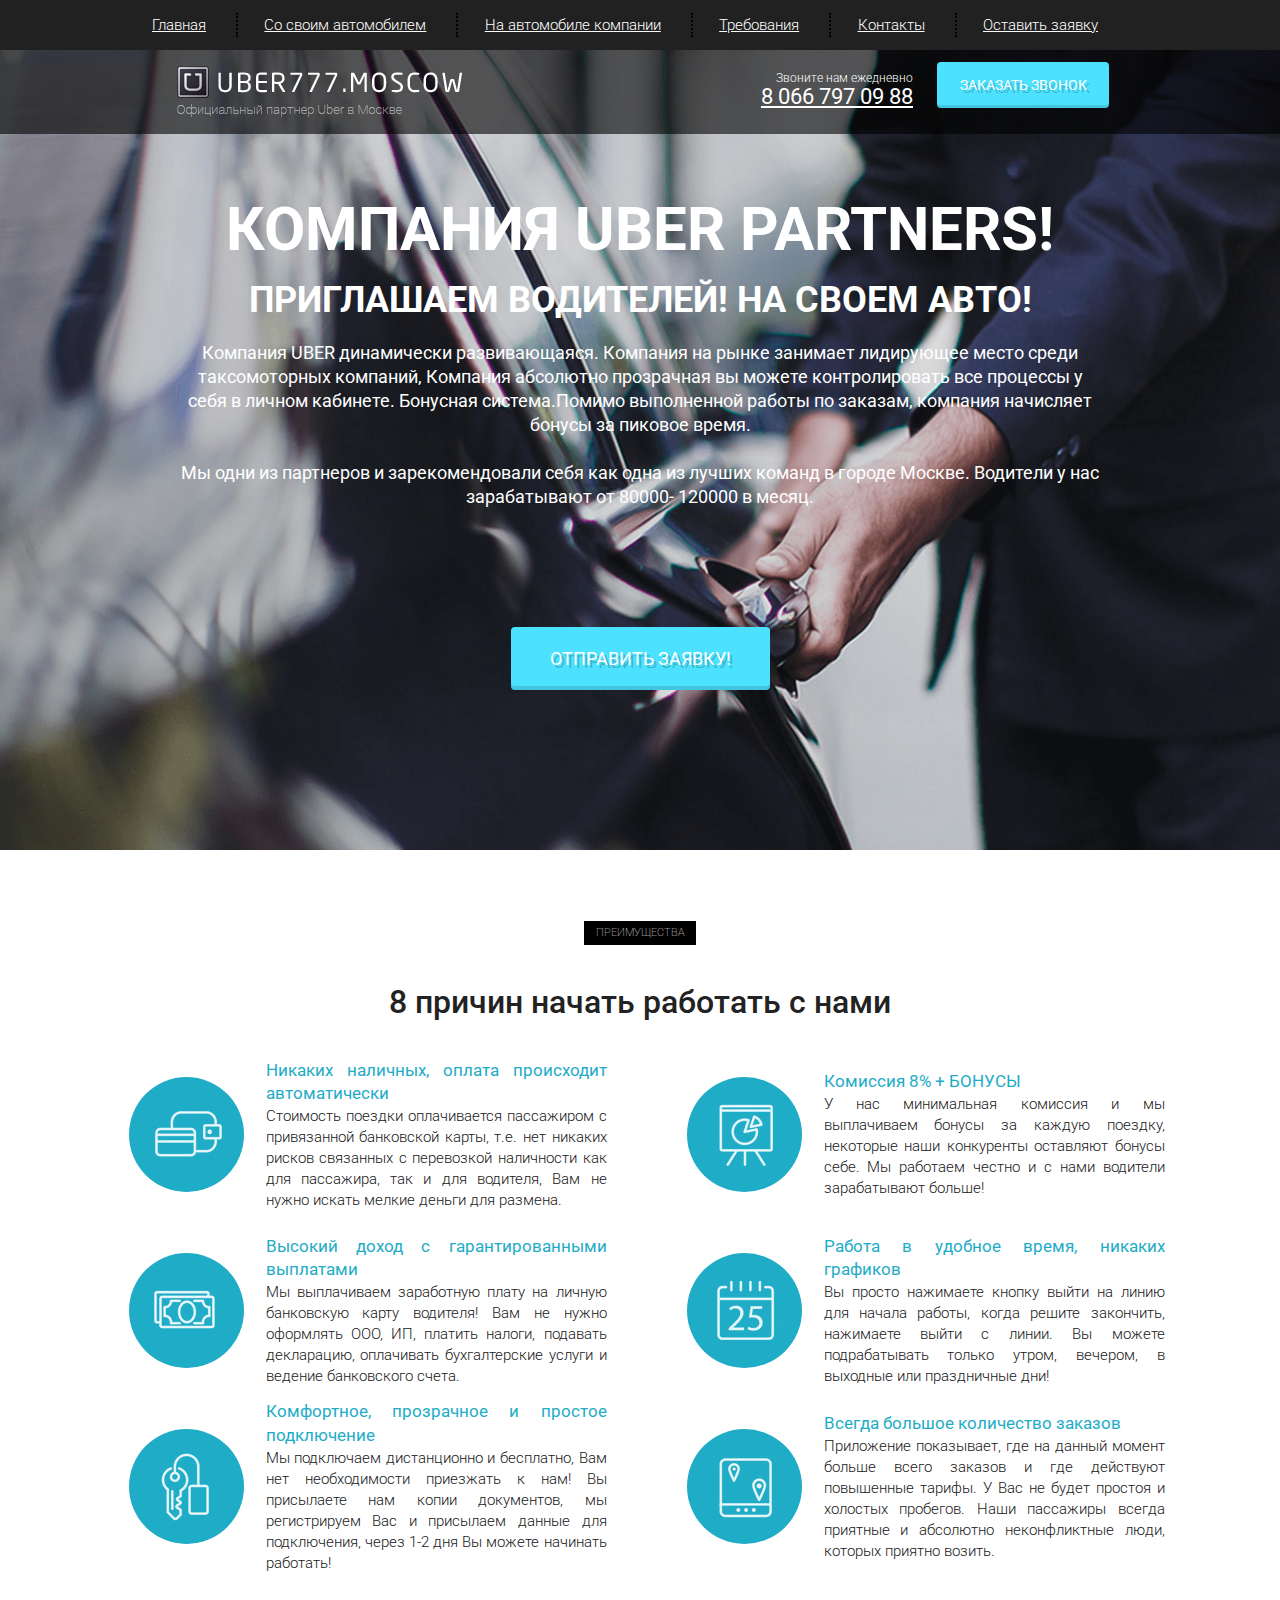
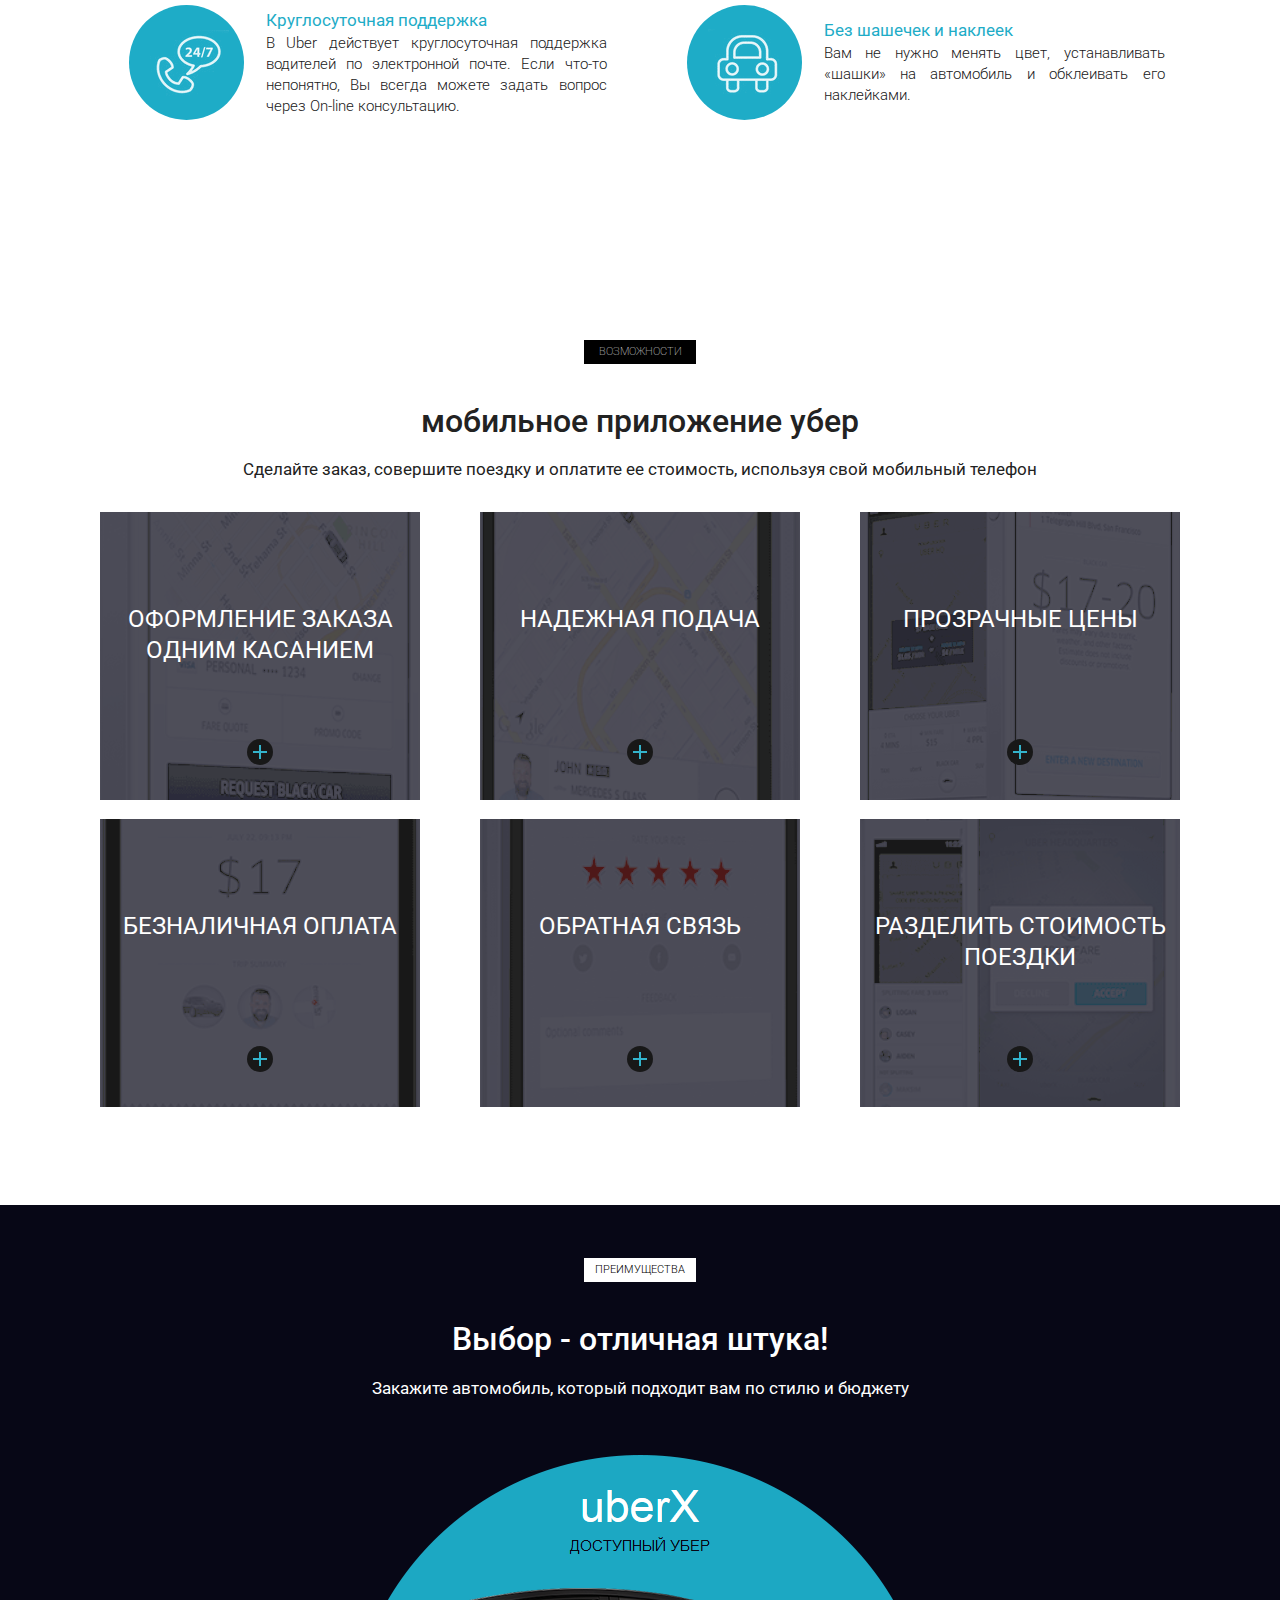
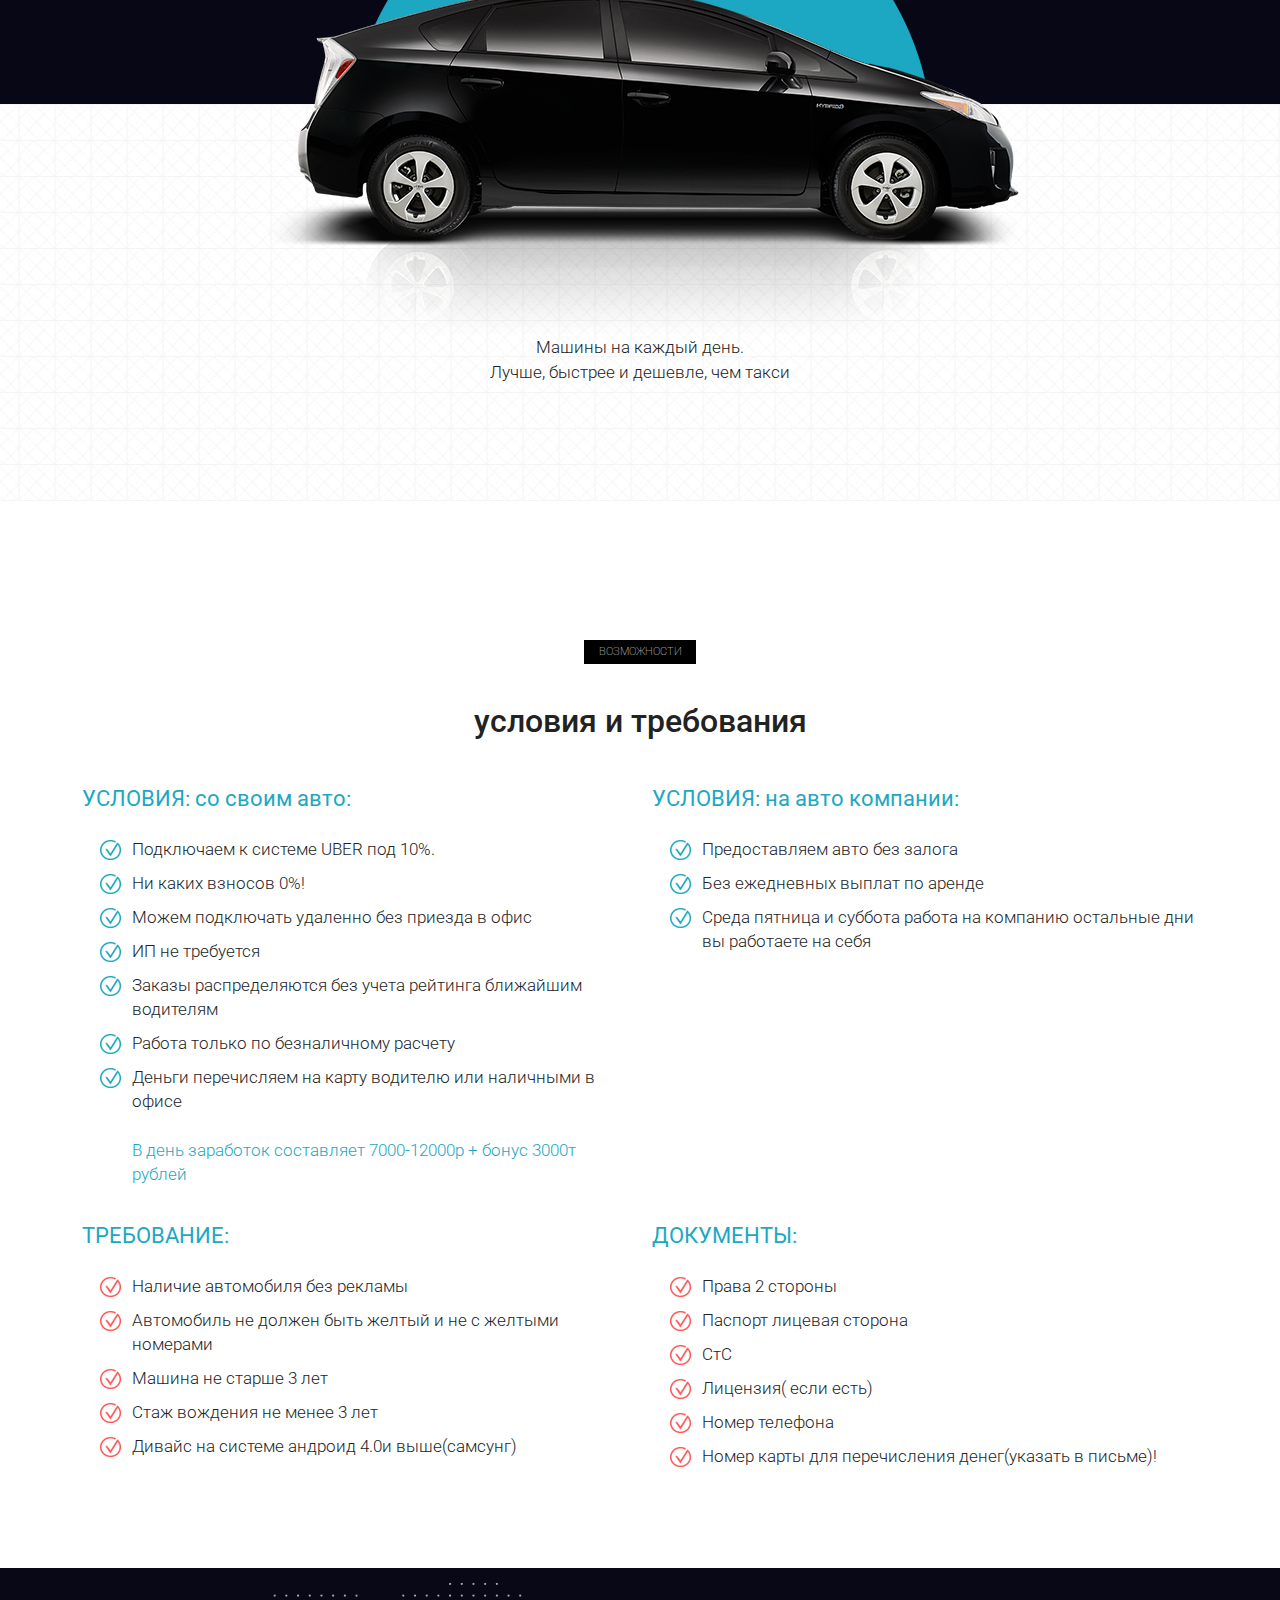
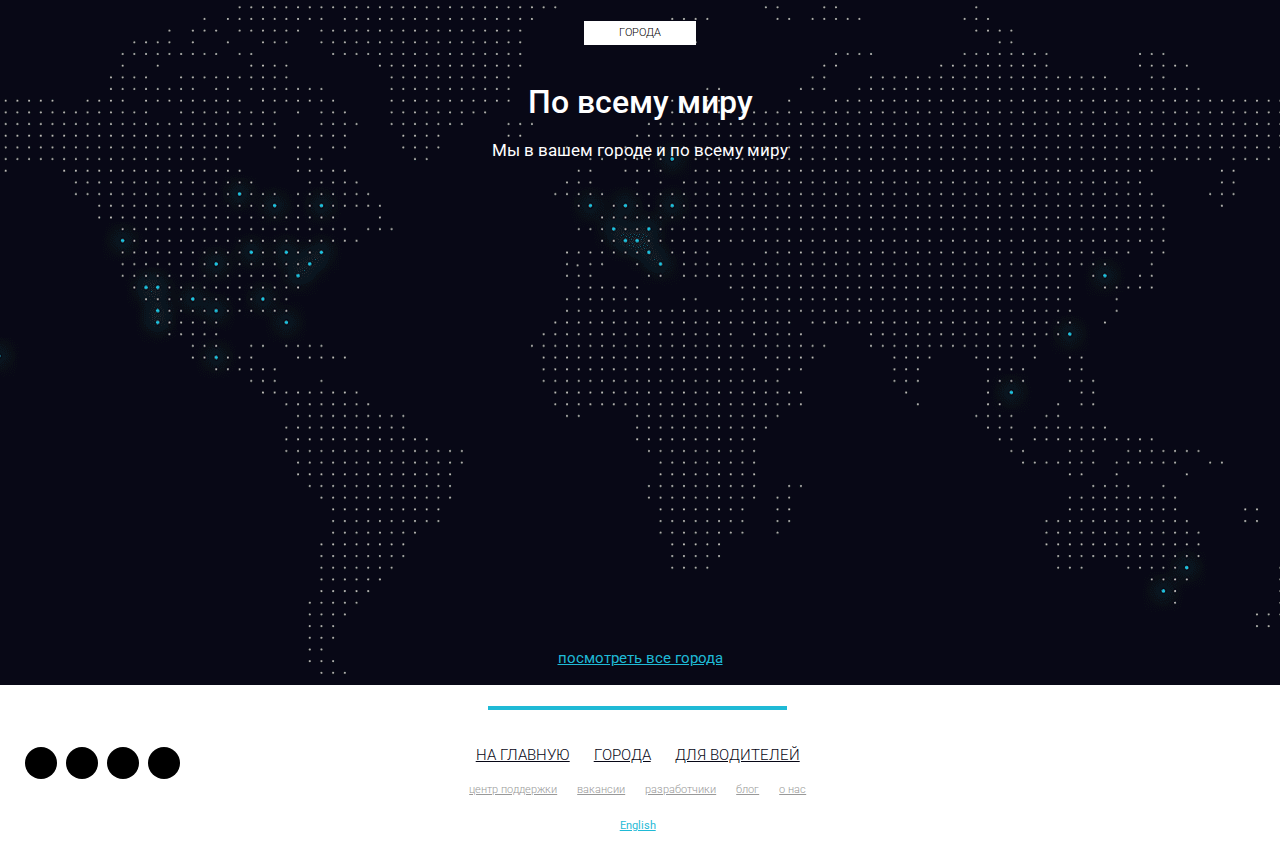
==== commit 5c33bb2d: "html_&_css_02(Uber-mobile)" ====
--- a/Uber/src/index.html
+++ b/Uber/src/index.html
@@ -6,7 +6,7 @@
     <meta name="viewport" content="width=device-width, initial-scale=1.0">
     <link rel="preconnect" href="https://fonts.googleapis.com">
 
-
+    <script src="https://kit.fontawesome.com/9de52bee08.js" crossorigin="anonymous"></script>
     <link href="https://cdn.jsdelivr.net/npm/bootstrap@5.3.0-alpha1/dist/css/bootstrap.min.css" rel="stylesheet" integrity="sha384-GLhlTQ8iRABdZLl6O3oVMWSktQOp6b7In1Zl3/Jr59b6EGGoI1aFkw7cmDA6j6gD" crossorigin="anonymous">
 
 
@@ -30,7 +30,11 @@
                    <li class="menu_item"><a href="#" class="menu_link">Контакты</a></li>
                    <li class="menu_item"><a href="#" class="menu_link">Оставить заявку</a></li>
                 </ul>
-           
+                <div class="hamburger">
+                    <span></span>
+                    <span></span>
+                    <span></span>
+                </div>
             </div>
         </nav>
         <div class="subheader">
@@ -39,11 +43,11 @@
                     <div class="col-md-4 offset-md-1">
                         <a href="#" class="subheader_logo"><img src="icons/logo.png" alt=""></a>
                     </div> 
-                    <div class="col-md-2 offset-md-2">
+                    <div class="col-md-3 offset-md-1 col-xl-2 offset-xl-2">
                         <div class="subheader_call">Звоните нам ежедневно</div>
                         <a href="tel:80667970988" class="subheader_phone">8 066 797 09 88</a>
                     </div>
-                    <div class="col-md-2">
+                    <div class="col-md-3 col-lg-2">
                         <button class="subheader_btn">заказать звонок</button>
                     </div>
                 </div>
@@ -54,7 +58,7 @@
         <section class="promo">
             <div class="container">
                 <div class="row">
-                    <div class="col-md-10 offset-md-1">
+                    <div class="col-md-12 offset-md-0 col-lg-10 offset-lg-1">
                         <h1 class="promo_header">КОМПАНИЯ UBER PARTNERS!</h1>
                         <h2 class="promo_subheader">ПРИГЛАШАЕМ ВОДИТЕЛЕЙ! НА СВОЕМ АВТО!</h2>
                         <div class="promo_descr">
@@ -327,6 +331,20 @@
             </div>
         </section>
         <footer>
+            <div class="left_footer">
+                <div class="left_footer_round">
+                    <i class="fa-brands fa-facebook-f"></i>
+                </div>
+                <div class="left_footer_round">
+                    <i class="fa-brands fa-twitter"></i>
+                </div>
+                <div class="left_footer_round">
+                    <i class="fa-brands fa-linkedin"></i>
+                </div>
+                <div class="left_footer_round">
+                    <i class="fa-brands fa-instagram"></i>
+                </div>
+            </div>
             <div class="container">
                 <div class="divider"></div>
                 <div class="map">
@@ -343,6 +361,9 @@
                 </div>
                 <div class="map_language"><a href="#" class="map_language_sub">English</a></div>
             </div>
+            <div class="right_footer">
+                <img src="" alt="" class="right_footer_icon">
+            </div>
         </footer>
                   
     
--- a/Uber/src/css/style.css
+++ b/Uber/src/css/style.css
@@ -1 +1 @@
-*{font-family:"Roboto",sans-serif}header{position:relative}nav{height:50px;background-color:#212121}.menu{display:flex;justify-content:space-between;padding:13px 70px;margin:0;list-style-type:none}.menu .menu_link{color:#fff;font-size:15px;font-weight:300}.menu .menu_item{border-right:2px dotted #000;padding-right:30px}.subheader{position:absolute;width:100%;height:84px;background-color:rgba(0,0,0,.6)}.subheader .subheader_logo{display:block;max-width:100%;margin-top:16px}.subheader .subheader_call{margin-top:19px;font-size:12px;font-weight:300;text-align:right;color:#fff}.subheader .subheader_phone{color:#fff;display:block;font-size:22px;font-weight:400;text-transform:uppercase;text-align:right;line-height:20px}.subheader .subheader_btn{margin-top:12px;width:172px;height:46px;box-shadow:inset 0px -3px 0 0 rgba(0,0,0,.12);border:none;border-radius:4px;background-image:linear-gradient(to top, #4ce2ff 100%, #1eacc7 100%);text-shadow:3px 3px 0 rgba(0,0,0,.21);color:#fff;font-size:14px;font-weight:400;text-transform:uppercase}.subheader .subheader_btn:hover{background-image:none;background-color:#1eacc7}.promo{min-height:800px;background:url("../img/bg/main.png") center center/cover no-repeat;padding:150px 0 135px 0}.promo_header{color:#fff;font-weight:700;text-transform:uppercase;font-size:60px;line-height:60px;margin:0;text-align:center}.promo_subheader{color:#fff;font-weight:700;text-transform:uppercase;font-size:36px;line-height:36px;margin:0;margin-top:22px;text-align:center}.promo_descr{color:#fff;font-size:18px;line-height:24px;text-align:center;margin-top:23px}.promo_btn{display:block;margin:118px auto 0 auto;width:259px;height:63px;box-shadow:inset 0px -4px 0 rgba(0,0,0,.12);border:none;border-radius:4px;background-image:linear-gradient(to top, #4ce2ff 100%, #1eacc7 100%);text-shadow:3px 3px 0 rgba(0,0,0,.21);color:#fff;font-size:18px;font-weight:400;text-transform:uppercase}.promo_btn:hover{background-image:none;background-color:#1eacc7}.label{display:flex;align-items:center;justify-content:center;margin:71px auto 0;margin-top:71px;width:112px;height:24px;background-color:#000;font-size:11px;font-weight:100;text-align:center;text-transform:uppercase;color:#fff}.title{margin:0 auto;margin-top:38px;font-size:38px;font-weight:700;line-height:1.26;text-align:center;color:#222}.subtitle{text-align:center;color:#222;margin-top:19px;font-size:17px;font-weight:400;line-height:21px}.advantages{min-height:900px}.advantages .row{display:flex;margin:0 auto;max-width:1140px;min-width:1140px;justify-content:center;align-items:center}.advantages .col-md-6{display:flex;justify-content:center;align-items:center;margin-top:35px;height:141px}.advantages .adv_radius{display:flex;align-items:center;justify-content:center;margin-left:35px;width:115px;height:115px;background-color:#1eacc7;border-radius:100%}.advantages .adv{display:flex;justify-content:center;align-items:center}.advantages .adv_descr{margin:0 auto;width:341px;font-size:15px;font-weight:300;line-height:1.4;letter-spacing:normal;text-align:justify;color:#202020}.advantages .adv_descr span{font-size:17px;font-weight:400;color:#1eacc7}.mobile{min-height:864px;padding:48px 0 79px 0;background:url("../img/bg/mobile.png") center center/cover no-repeat}.mobile .row{margin-top:32px}.mobile_item{position:relative;width:320px;height:288px;opacity:.9;margin:0 auto;margin-bottom:19px;padding-top:92px}.mobile_item_1{background-blend-mode:darken;background-image:url("../img/bg/mobile/mobile-1.png"),url("../img/bg/mobile/mobile_background.png");background-repeat:no-repeat,no-repeat;background-position:center center,center center;background-size:cover,cover}.mobile_item_2{background-blend-mode:darken;background-image:url("../img/bg/mobile/mobile-2.png"),url("../img/bg/mobile/mobile_background.png");background-repeat:no-repeat,no-repeat;background-position:center center,center center;background-size:cover,cover}.mobile_item_3{background-blend-mode:darken;background-image:url("../img/bg/mobile/mobile-3.png"),url("../img/bg/mobile/mobile_background.png");background-repeat:no-repeat,no-repeat;background-position:center center,center center;background-size:cover,cover}.mobile_item_4{background-blend-mode:darken;background-image:url("../img/bg/mobile/mobile-4.png"),url("../img/bg/mobile/mobile_background.png");background-repeat:no-repeat,no-repeat;background-position:center center,center center;background-size:cover,cover}.mobile_item_5{background-blend-mode:darken;background-image:url("../img/bg/mobile/mobile-5.png"),url("../img/bg/mobile/mobile_background.png");background-repeat:no-repeat,no-repeat;background-position:center center,center center;background-size:cover,cover}.mobile_item_6{background-blend-mode:darken;background-image:url("../img/bg/mobile/mobile-6.png"),url("../img/bg/mobile/mobile_background.png");background-repeat:no-repeat,no-repeat;background-position:center center,center center;background-size:cover,cover}.mobile_item_subtitle{color:#fff;font-size:24px;font-weight:400;line-height:31px;text-transform:uppercase;text-align:center}.mobile_item_subtitle_plus{display:flex;justify-content:center;align-items:center;position:absolute;bottom:35px;width:26px;height:26px;background-color:#000;margin:0 auto;border-radius:100%;left:50%;transform:translateX(-50%);cursor:pointer}.mobile_item_subtitle_plus:before{content:"";display:block;width:14px;height:2px;background-color:#1eacc7;transition:0,3}.mobile_item_subtitle_plus:after{content:"";position:absolute;left:50%;transform:translateX(-50%);display:block;height:14px;width:2px;background-color:#1eacc7;transition:.3s all}.mobile_item_subtitle_plus:hover::before,.mobile_item_subtitle_plus:hover::after{background-color:#ff5656}.opportunity{min-height:896px;background:url(../img/bg/opportunity/opp_background-1.png),url(../img/bg/opportunity/opp_background-2.png);background-position:top,bottom;background-repeat:no-repeat,no-repeat}.opportunity .title{font-size:38px;font-weight:700;text-align:center;color:#fff}.opportunity .subtitle{font-size:17px;font-weight:400;text-align:center;color:#fff}.opportunity .car{display:block;margin:56px auto 0}.opportunity .img_descr{font-size:17px;font-weight:300;text-align:center;color:#222}.white{padding-top:53px}.label_white{display:flex;align-items:center;justify-content:center;width:112px;height:24px;font-size:11px;font-weight:300;text-align:center;text-transform:uppercase;margin:0 auto;color:#000;background-color:#fff}.require{padding:68px 0 84px 0}.require_block{margin:33px 0}.require_block_nmb{margin-bottom:0px}.require_title{color:#1ca8c3;font-size:22px;font-weight:400}.require_list{list-style-type:none;padding-left:50px;margin-top:22px}.require_list li{position:relative;font-size:17px;font-weight:300;line-height:24px;margin-bottom:10px}.require_list li::before{content:"";display:block;position:absolute;left:-32px;top:3px;width:21px;height:20px;background:url("../icons/required/list.png") center center/cover no-repeat}.require_descr{margin-top:25px;font-size:17px;font-weight:300;line-height:24px;color:#1ca8c3}.require .warning .require_title{color:#ff5656}.require .warning .require_list li::before{background:url("../icons/required/list_red.png") center center/cover no-repeat}.cities{background-blend-mode:lighten;height:717px;background:url(../img/bg/cities.png),url(../img/bg/cities_map.png);background-position:left,center;background-repeat:repeat,no-repeat}.cities .title{font-size:38px;font-weight:700;text-align:center;color:#fff;font-size:38px;font-weight:bold;font-stretch:normal;font-style:normal;line-height:1.26;letter-spacing:normal;text-align:center;color:#fff}.cities .subtitle{font-size:17px;font-weight:400;text-align:center;color:#fff}.cities_link{display:flex;align-items:center;justify-content:center;padding-top:486px;padding-bottom:49px;-o-object-fit:contain;object-fit:contain;font-size:15px;font-weight:400;color:#1fbad6}footer{height:156px}footer .divider{width:299px;height:4px;margin:14px auto 0;background-color:#1fbad6}footer .map{margin:0 auto;display:flex;align-items:center;justify-content:center}footer .map_link{font-size:15px;font-weight:300;color:#070716;margin-top:34px;margin-left:24px;text-transform:uppercase}footer .map_link_sub{margin-top:16px;margin-left:21px;font-size:11px;font-weight:300;color:#999}footer .map_sub{margin:0 auto;display:flex;align-items:center;justify-content:center}footer .map_language{margin:0 auto;display:flex;align-items:center;justify-content:center}footer .map_language_sub{margin-top:19px;font-size:11px;font-weight:400;text-align:center;color:#1fbad6}/*# sourceMappingURL=style.css.map */+*{font-family:"Roboto",sans-serif}header{position:relative}nav{height:50px;background-color:#212121}.hamburger{display:none}.menu{display:flex;justify-content:space-between;padding:13px 70px;margin:0;list-style-type:none}.menu_link{color:#fff;font-size:15px;font-weight:300}.menu_item{border-right:2px dotted #000;padding-right:30px}.menu_item:last-child{border-right:none}.subheader{position:absolute;width:100%;height:84px;background-color:rgba(0,0,0,.6)}.subheader .subheader_logo{display:block;max-width:100%;margin-top:16px}.subheader .subheader_call{margin-top:19px;font-size:12px;font-weight:300;text-align:right;color:#fff}.subheader .subheader_phone{color:#fff;display:block;font-size:22px;font-weight:400;text-transform:uppercase;text-align:right;line-height:20px}.subheader .subheader_btn{margin-top:12px;width:172px;height:46px;box-shadow:inset 0px -3px 0 0 rgba(0,0,0,.12);border:none;border-radius:4px;background-image:linear-gradient(to top, #4ce2ff 100%, #1eacc7 100%);text-shadow:3px 3px 0 rgba(0,0,0,.21);color:#fff;font-size:14px;font-weight:400;text-transform:uppercase}.subheader .subheader_btn:hover{background-image:none;background-color:#1eacc7}.promo{min-height:800px;background:url("../img/bg/main.png") center center/cover no-repeat;padding:150px 0 135px 0}.promo_header{color:#fff;font-weight:700;text-transform:uppercase;font-size:60px;line-height:60px;margin:0;text-align:center}.promo_subheader{color:#fff;font-weight:700;text-transform:uppercase;font-size:36px;line-height:36px;margin:0;margin-top:22px;text-align:center}.promo_descr{color:#fff;font-size:18px;line-height:24px;text-align:center;margin-top:23px}.promo_btn{display:block;margin:118px auto 0 auto;width:259px;height:63px;box-shadow:inset 0px -4px 0 rgba(0,0,0,.12);border:none;border-radius:4px;background-image:linear-gradient(to top, #4ce2ff 100%, #1eacc7 100%);text-shadow:3px 3px 0 rgba(0,0,0,.21);color:#fff;font-size:18px;font-weight:400;text-transform:uppercase}.promo_btn:hover{background-image:none;background-color:#1eacc7}.label{display:flex;align-items:center;justify-content:center;margin:71px auto 0;margin-top:71px;width:112px;height:24px;background-color:#000;font-size:11px;font-weight:100;text-align:center;text-transform:uppercase;color:#fff}.title{margin:0 auto;margin-top:38px;font-size:38px;font-weight:700;line-height:1.26;text-align:center;color:#222}.subtitle{text-align:center;color:#222;margin-top:19px;font-size:17px;font-weight:400;line-height:21px}.advantages{min-height:900px}.advantages .row{display:flex;margin:0 auto;max-width:1140px;justify-content:center;align-items:center}.advantages .col-md-6{display:flex;justify-content:center;align-items:center;margin-top:35px;height:141px}.advantages .adv_radius{display:flex;align-items:center;justify-content:center;margin-left:35px;width:115px;height:115px;background-color:#1eacc7;border-radius:100%}.advantages .adv{display:flex;justify-content:center;align-items:center}.advantages .adv_descr{margin:0 auto;width:341px;font-size:15px;font-weight:300;line-height:1.4;letter-spacing:normal;text-align:justify;color:#202020}.advantages .adv_descr span{font-size:17px;font-weight:400;color:#1eacc7}.mobile{min-height:864px;padding:48px 0 79px 0;background:url("../img/bg/mobile.png") center center/cover no-repeat}.mobile .row{margin-top:32px}.mobile_item{position:relative;width:320px;height:288px;opacity:.9;margin:0 auto;margin-bottom:19px;padding-top:92px}.mobile_item_1{background-blend-mode:darken;background-image:url("../img/bg/mobile/mobile-1.png"),url("../img/bg/mobile/mobile_background.png");background-repeat:no-repeat,no-repeat;background-position:center center,center center;background-size:cover,cover}.mobile_item_2{background-blend-mode:darken;background-image:url("../img/bg/mobile/mobile-2.png"),url("../img/bg/mobile/mobile_background.png");background-repeat:no-repeat,no-repeat;background-position:center center,center center;background-size:cover,cover}.mobile_item_3{background-blend-mode:darken;background-image:url("../img/bg/mobile/mobile-3.png"),url("../img/bg/mobile/mobile_background.png");background-repeat:no-repeat,no-repeat;background-position:center center,center center;background-size:cover,cover}.mobile_item_4{background-blend-mode:darken;background-image:url("../img/bg/mobile/mobile-4.png"),url("../img/bg/mobile/mobile_background.png");background-repeat:no-repeat,no-repeat;background-position:center center,center center;background-size:cover,cover}.mobile_item_5{background-blend-mode:darken;background-image:url("../img/bg/mobile/mobile-5.png"),url("../img/bg/mobile/mobile_background.png");background-repeat:no-repeat,no-repeat;background-position:center center,center center;background-size:cover,cover}.mobile_item_6{background-blend-mode:darken;background-image:url("../img/bg/mobile/mobile-6.png"),url("../img/bg/mobile/mobile_background.png");background-repeat:no-repeat,no-repeat;background-position:center center,center center;background-size:cover,cover}.mobile_item_subtitle{color:#fff;font-size:24px;font-weight:400;line-height:31px;text-transform:uppercase;text-align:center}.mobile_item_subtitle_plus{display:flex;justify-content:center;align-items:center;position:absolute;bottom:35px;width:26px;height:26px;background-color:#000;margin:0 auto;border-radius:100%;left:50%;transform:translateX(-50%);cursor:pointer}.mobile_item_subtitle_plus:before{content:"";display:block;width:14px;height:2px;background-color:#1eacc7;transition:0,3}.mobile_item_subtitle_plus:after{content:"";position:absolute;left:50%;transform:translateX(-50%);display:block;height:14px;width:2px;background-color:#1eacc7;transition:.3s all}.mobile_item_subtitle_plus:hover::before,.mobile_item_subtitle_plus:hover::after{background-color:#ff5656s}.opportunity{min-height:896px;background:url(../img/bg/opportunity/opp_background-1.png),url(../img/bg/opportunity/opp_background-2.png);background-position:top,bottom;background-repeat:no-repeat,no-repeat}.opportunity .title{font-size:38px;font-weight:700;text-align:center;color:#fff}.opportunity .subtitle{font-size:17px;font-weight:400;text-align:center;color:#fff}.opportunity .car{display:block;margin:56px auto 0}.opportunity .img_descr{font-size:17px;font-weight:300;text-align:center;color:#222}.white{padding-top:53px}.label_white{display:flex;align-items:center;justify-content:center;width:112px;height:24px;font-size:11px;font-weight:300;text-align:center;text-transform:uppercase;margin:0 auto;color:#000;background-color:#fff}.require{padding:68px 0 84px 0}.require_block{margin:33px 0}.require_block_nmb{margin-bottom:0px}.require_title{color:#1ca8c3;font-size:22px;font-weight:400}.require_list{list-style-type:none;padding-left:50px;margin-top:22px}.require_list li{position:relative;font-size:17px;font-weight:300;line-height:24px;margin-bottom:10px}.require_list li::before{content:"";display:block;position:absolute;left:-32px;top:3px;width:21px;height:20px;background:url("../icons/required/list.png") center center/cover no-repeat}.require_descr{margin-top:25px;font-size:17px;font-weight:300;line-height:24px;color:#1ca8c3}.require .warning .require_title{color:#ff5656s}.require .warning .require_list li::before{background:url("../icons/required/list_red.png") center center/cover no-repeat}.cities{background-blend-mode:lighten;height:717px;background:url(../img/bg/cities.png),url(../img/bg/cities_map.png);background-position:left,center;background-repeat:repeat,no-repeat}.cities .title{font-size:38px;font-weight:700;text-align:center;color:#fff;font-size:38px;font-weight:bold;font-stretch:normal;font-style:normal;line-height:1.26;letter-spacing:normal;text-align:center;color:#fff}.cities .subtitle{font-size:17px;font-weight:400;text-align:center;color:#fff}.cities_link{display:flex;align-items:center;justify-content:center;padding-top:486px;padding-bottom:49px;-o-object-fit:contain;object-fit:contain;font-size:15px;font-weight:400;color:#1fbad6}footer{display:flex;align-items:center;justify-content:center;height:156px}footer .divider{width:299px;height:4px;margin:14px auto 0;background-color:#1fbad6}footer .map{margin:0 auto;display:flex;align-items:center;justify-content:center}footer .map_link{font-size:15px;font-weight:300;color:#070716;margin:34px 12px 0;text-transform:uppercase}footer .map_link_sub{margin:16px 10px 0;font-size:11px;font-weight:300;color:#999}footer .map_sub{margin:0 auto;display:flex;align-items:center;justify-content:center}footer .map_language{margin:0 auto;display:flex;align-items:center;justify-content:center}footer .map_language_sub{margin-top:19px;font-size:11px;font-weight:400;text-align:center;color:#1fbad6}.left_footer{width:392px;display:flex;align-items:start;align-content:start;justify-content:start;padding-left:25px}.left_footer_round{display:flex;align-items:center;justify-content:center;width:32px;height:32px;background-color:#000;border-radius:100%;margin-right:9px}.left_footer_round i{color:#fff}.right_footer{width:416px}@media(max-width: 1200px){.menu_item{padding-right:20px}.menu_link{font-size:13px}.promo_header{font-size:50px}.advantages .adv_radius{margin-left:0}.advantages .adv_descr{width:300px}.advantages .col-md-6{height:auto}}@media(max-width: 991px){.menu_item{padding-right:8px}.menu_link{font-size:10px}.subheader_logo img{width:100%}.subheader .subheader_phone{font-size:18px}.subheader .subheader_btn{margin-top:21px;height:40px;width:100%}.promo_header{font-size:40px}.promo_subheader{font-size:30px}.mobile_item{width:233px}.car{width:730px}.advantages .row{align-items:flex-start}.advantages .col-md-6{flex-direction:column}.advantages .adv_descr{margin-top:20px;width:300px}}@media(max-width: 767px){.menu{position:fixed;flex-direction:column;justify-content:center;align-items:center;top:0;left:-100%;width:50%;height:100vh;padding:20px 15px;background-color:rgba(0,0,0,.8);transition:.6s all;z-index:1}.menu_active{left:0}.menu_item{padding-right:0;border:none;margin:10px 0}.menu_link{font-size:20px}.opportunity .car{width:576px;margin:0 -30px}.hamburger{display:block;position:absolute;right:10px;top:50%;transform:translateY(-50%);width:20px}.hamburger span{display:block;height:2px;width:100%;margin-bottom:2px;background-color:#fff}.hamburger:active .menu{left:0}.hamburger:active span{margin-bottom:-2px}.hamburger:active span:nth-child(1){transform:rotate(-45deg)}.hamburger:active span:nth-child(2){display:none}.hamburger:active span:nth-child(3){transform:rotate(45deg)}footer .map_link_sub{margin:16px 2px 0}footer .map_link{margin:34px 4px 0}footer .left_footer{flex-direction:column;padding-left:10px;align-items:center}footer .left_footer_round{margin-bottom:5px}}/*# sourceMappingURL=style.css.map */